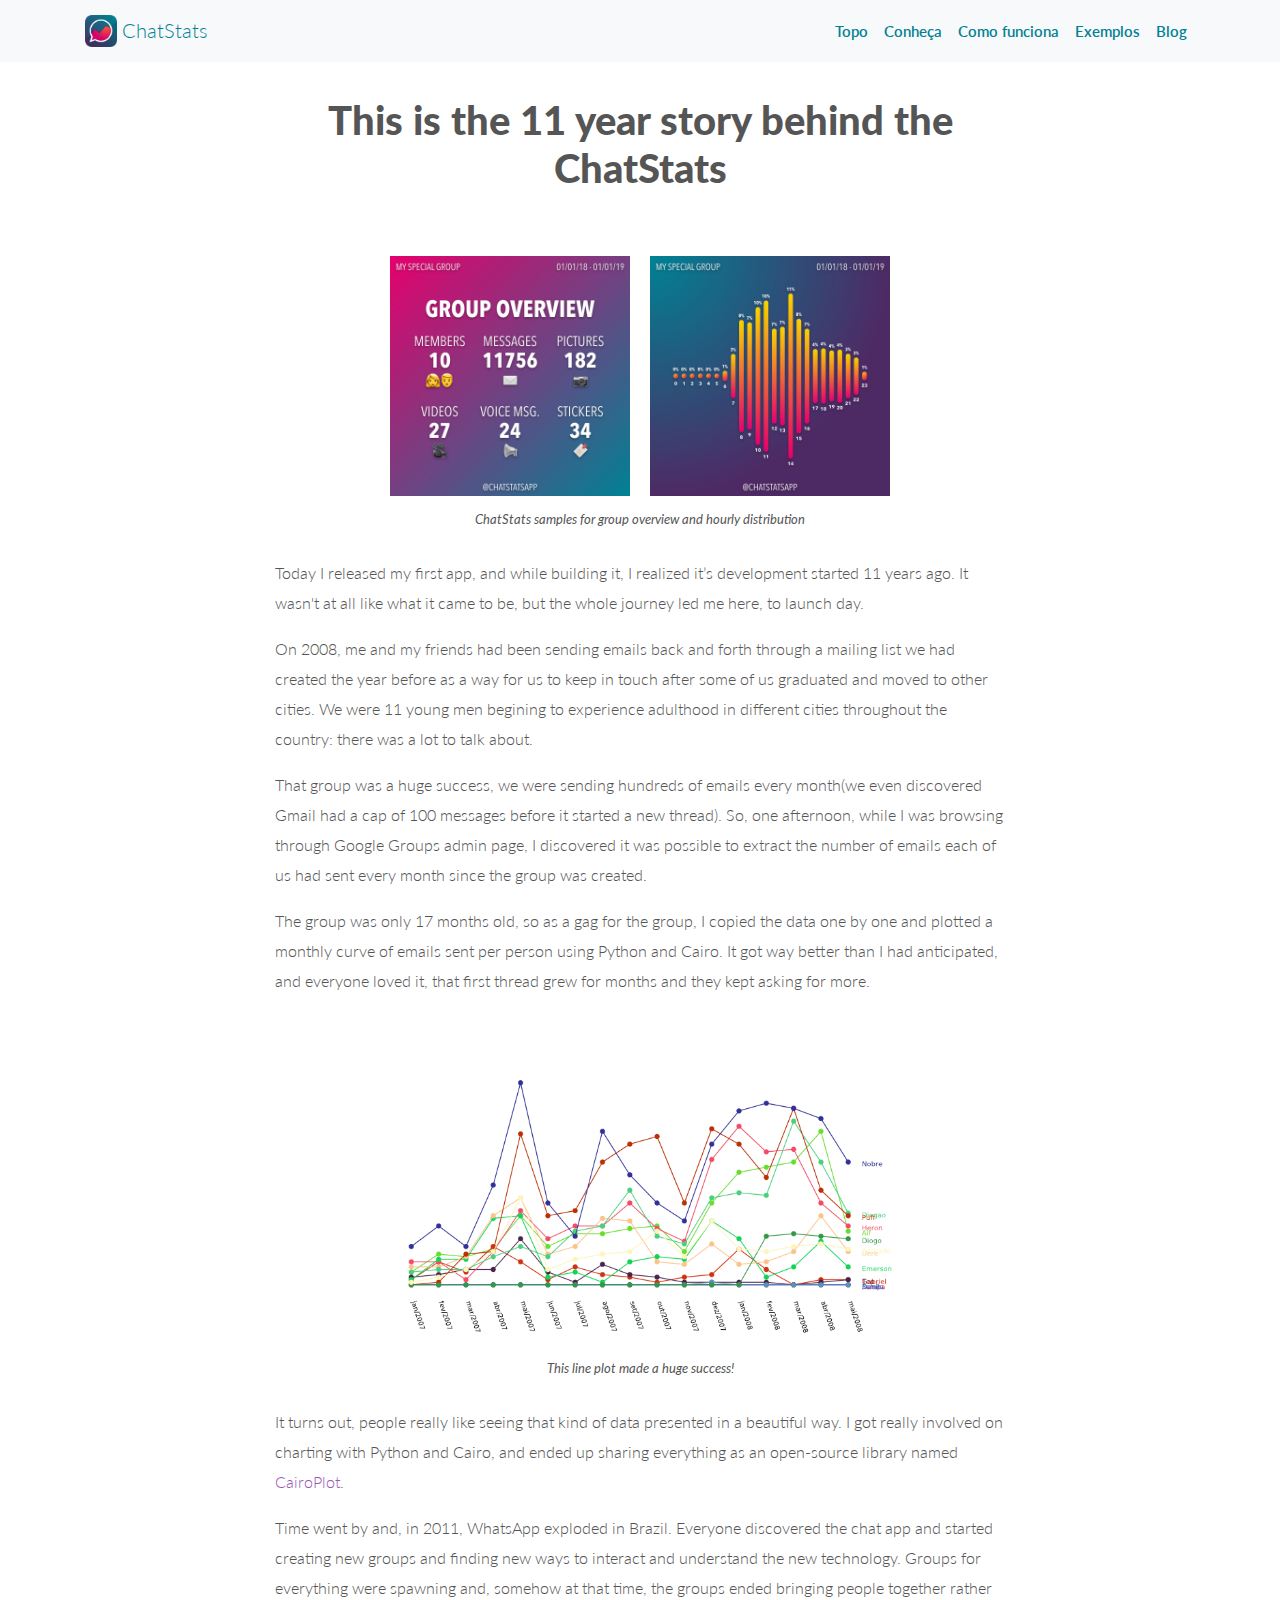
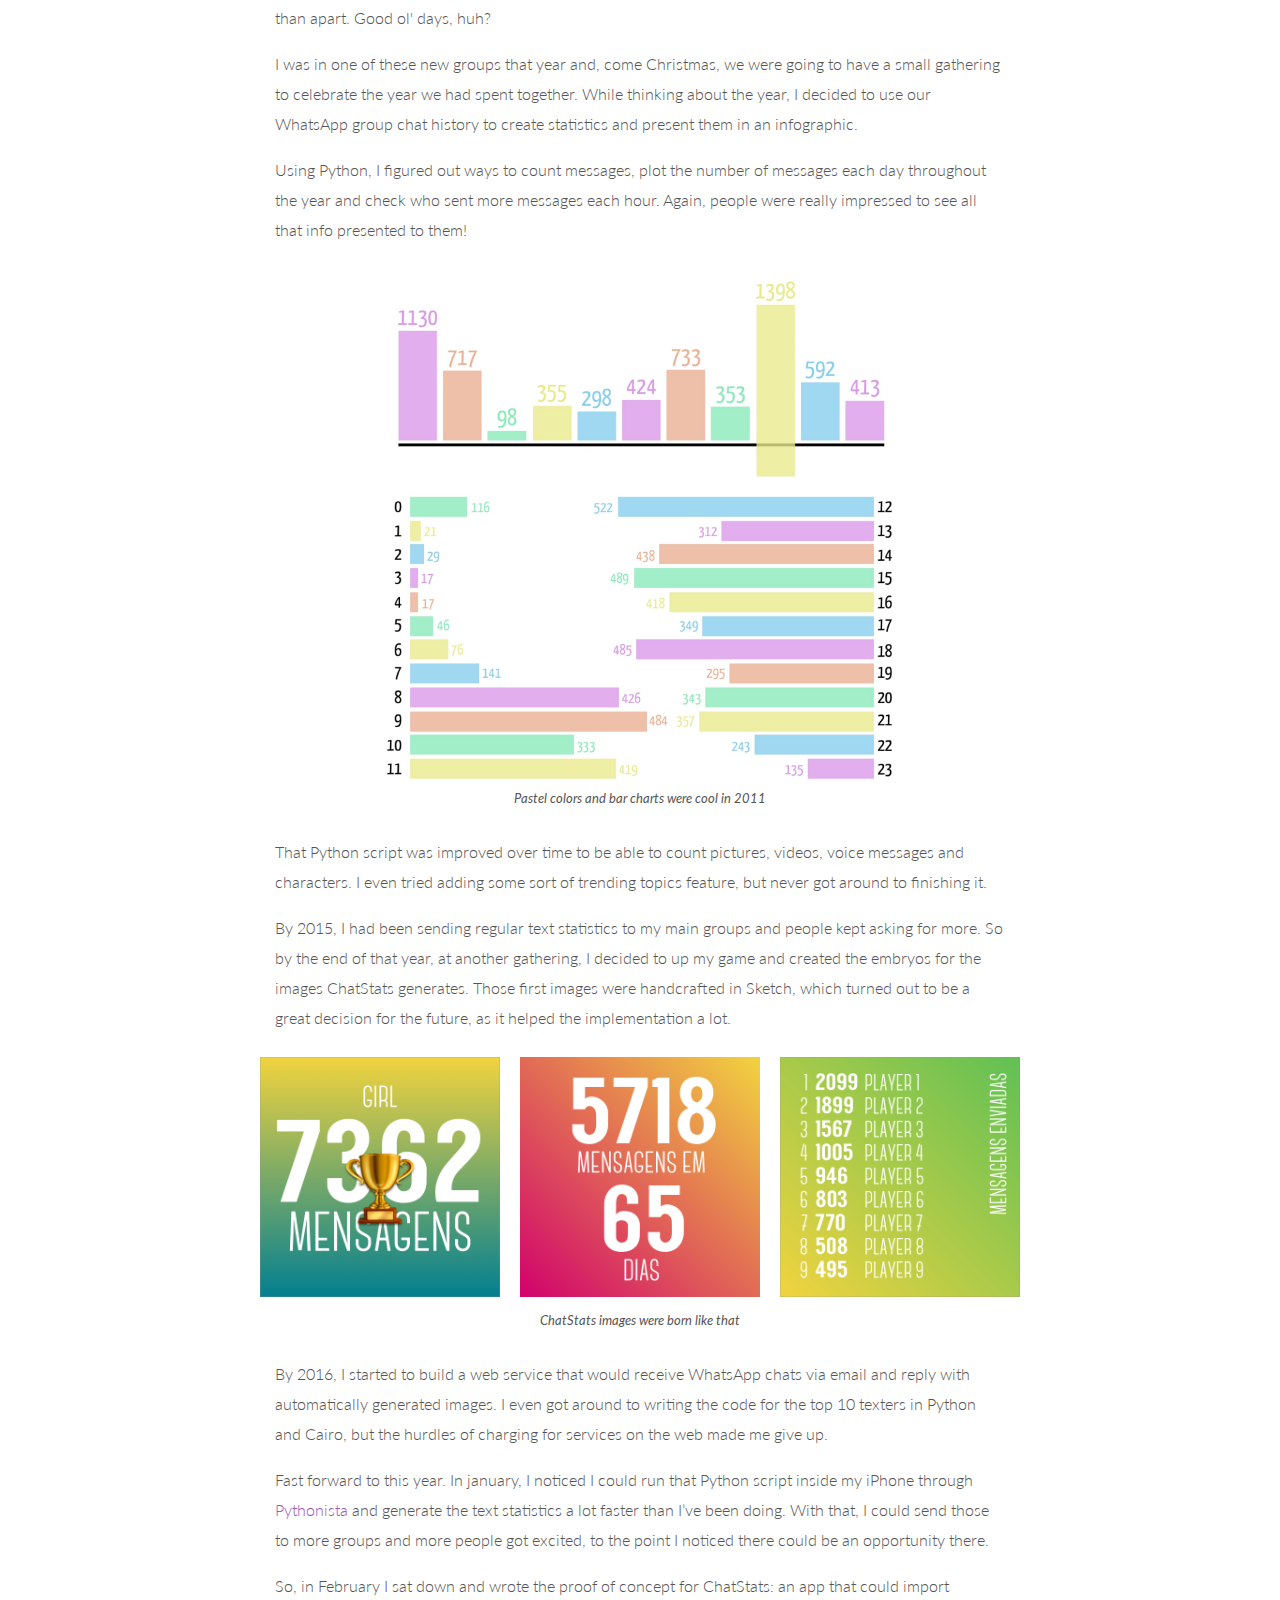
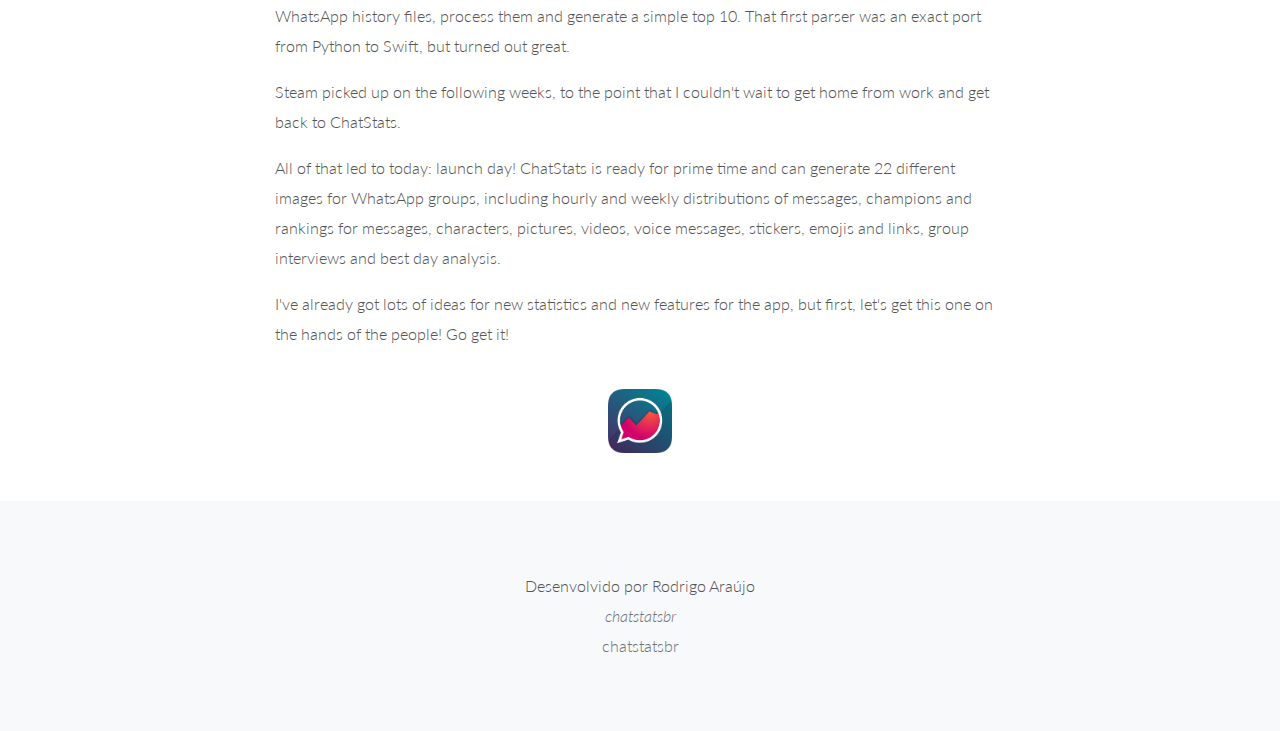
==== blog-en.html @ 75d1f246 "Adding blog" ====
<!doctype html>
<html lang="en">
    <head>
        <!-- Required meta tags -->
        <meta charset="utf-8">
        <meta name="viewport" content="width=device-width, initial-scale=1, shrink-to-fit=no">
 
        <title>ChatStats – Crie estatísticas dos seus grupos de WhatsApp</title>
 
        <!-- CSS -->
        <link href="https://fonts.googleapis.com/css?family=Lato:400,900" rel="stylesheet">
        <link rel="stylesheet" href="https://maxcdn.bootstrapcdn.com/bootstrap/4.0.0/css/bootstrap.min.css" integrity="sha384-Gn5384xqQ1aoWXA+058RXPxPg6fy4IWvTNh0E263XmFcJlSAwiGgFAW/dAiS6JXm" crossorigin="anonymous">
        <link rel="stylesheet" href="https://use.fontawesome.com/releases/v5.8.2/css/all.css" integrity="sha384-oS3vJWv+0UjzBfQzYUhtDYW+Pj2yciDJxpsK1OYPAYjqT085Qq/1cq5FLXAZQ7Ay" crossorigin="anonymous">
        <link rel="stylesheet" href="assets/css/styles.css">
        
        <!-- Favicon and touch icons -->
        <link rel="apple-touch-icon" sizes="180x180" href="assets/ico/apple-touch-icon.png">
        <link rel="icon" type="image/png" sizes="32x32" href="assets/ico/favicon-32x32.png">
        <link rel="icon" type="image/png" sizes="16x16" href="assets/ico/favicon-16x16.png">
        <link rel="manifest" href="assets/ico/site.webmanifest">
        <link rel="mask-icon" href="assets/ico/safari-pinned-tab.svg" color="#5bbad5">
        <meta name="msapplication-TileColor" content="#da532c">
        <meta name="theme-color" content="#ffffff">
        
    </head>
 
    <body>
        <!-- beginning of the page's code -->

        <!-- Top menu -->
        <nav class="navbar fixed-top navbar-expand-md bg-light navbar-light">
            <div class="container">
                <a class="navbar-brand" href="index.html">
                    <img src="assets/img/logo.png" width="32" height="32" class="d-inline-block align-top" alt="">
                    <span>ChatStats</span>
                </a>
                <button class="navbar-toggler" type="button" data-toggle="collapse" data-target="#navbarNav" aria-controls="navbarNav" aria-expanded="false" aria-label="Toggle navigation">
                    <span class="navbar-toggler-icon"></span>
                </button>
                <div class="collapse navbar-collapse" id="navbarNav">
                    <ul class="navbar-nav ml-auto">
                        <li class="nav-item">
                            <a class="nav-link scroll-link" href="#top-content">Topo</a>
                        </li>
                        <li class="nav-item">
                            <a class="nav-link scroll-link" href="#features">Conheça</a>
                        </li>
                        <li class="nav-item">
                            <a class="nav-link scroll-link" href="#how-it-works">Como funciona</a>
                        </li>
                        <li class="nav-item">
                            <a class="nav-link scroll-link" href="#samples">Exemplos</a>
                        </li>
                        <li class="nav-item">
                            <a class="nav-link scroll-link" href="blog-en.html">Blog</a>
                        </li>
                    </ul>
                </div>
            </div>
        </nav>
 
        <!-- Top content -->
        <div id="main-content">
            <div class="container my-4 py-4">
                <div class="row py-4 my-4">
                    <div class="col-2 col-md-0"></div> 
                    <div class="col-12 col-md-8">
                        <h1>This is the 11 year story behind the ChatStats</h1>
                    </div>
                </div>

                <div class="row">
                    <div class="col-12">
                        <img src="assets/img/samples/1_overview.jpg" class="img-fluid rounded p-2" width="256" alt="">
                        <img src="assets/img/samples/5_hourly.jpg" class="img-fluid rounded p-2" width="256" alt="">
                        <div class="small mb-4"><i>ChatStats samples for group overview and hourly distribution</i></div>
                    </div>
                </div>
    
                <div class="row">
                    <div class="col-2 col-md-0"></div> 
                    <div class="col-12 col-md-8">
                        <p class="text-left">Today I released my first app, and while building it, I realized it’s development started 11 years ago. It wasn't at all like what it came to be, but the whole journey led me here, to launch day.</p>
                        
                        <p class="text-left">On 2008, me and my friends had been sending emails back and forth through a mailing list we had created the year before as a way for us to keep in touch after some of us graduated and moved to other cities. We were 11 young men begining to experience adulthood in different cities throughout the country: there was a lot to talk about.</p>
                        
                        <p class="text-left">That group was a huge success, we were sending hundreds of emails every month(we even discovered Gmail had a cap of 100 messages before it started a new thread). So, one afternoon, while I was browsing through Google Groups admin page, I discovered it was possible to extract the number of emails each of us had sent every month since the group was created.</p>
                        
                        <p class="text-left">The group was only 17 months old, so as a gag for the group, I copied the data one by one and plotted a monthly curve of emails sent per person using Python and Cairo. It got way better than I had anticipated, and everyone loved it, that first thread grew for months and they kept asking for more.</p>
                        
                        <img src="assets/img/blog/1_resenhas.png" class="img-fluid rounded" width="512" alt="">
                        
                        <div class="small mb-4"><i>This line plot made a huge success!</i></div>
                        
                        <p class="text-left">It turns out, people really like seeing that kind of data presented in a beautiful way. I got really involved on charting with Python and Cairo, and ended up sharing everything as an open-source library named <a href="https://github.com/rodrigoaraujo01/cairoplot">CairoPlot</a>.</p>

                        <p class="text-left">Time went by and, in 2011, WhatsApp exploded in Brazil. Everyone discovered the chat app and started creating new groups and finding new ways to interact and understand the new technology. Groups for everything were spawning and, somehow at that time, the groups ended bringing people together rather than apart. Good ol' days, huh?</p>

                        <p class="text-left">I was in one of these new groups that year and, come Christmas, we were going to have a small gathering to celebrate the year we had spent together. While thinking about the year, I decided to use our WhatsApp group chat history to create statistics and present them in an infographic.</p>
                        
                        <p class="text-left">Using Python, I figured out ways to count messages, plot the number of messages each day throughout the year and check who sent more messages each hour. Again, people were really impressed to see all that info presented to them!</p>

                        <img src="assets/img/blog/2_caravana.jpg" class="img-fluid rounded" width="512" alt="">
                        
                        <img src="assets/img/blog/3_caravana.jpg" class="img-fluid rounded" width="512" alt="">
                        
                        <div class="small mb-4"><i>Pastel colors and bar charts were cool in 2011</i></div>

                        <p class="text-left">That Python script was improved over time to be able to count pictures, videos, voice messages and characters. I even tried adding some sort of trending topics feature, but never got around to finishing it.</p>

                        <p class="text-left">By 2015, I had been sending regular text statistics to my main groups and people kept asking for more. So by the end of that year, at another gathering, I decided to up my game and created the embryos for the images ChatStats generates. Those first images were handcrafted in Sketch, which turned out to be a great decision for the future, as it helped the implementation a lot.</p>
                    </div>
                </div>

                <div class="row">
                    <div class="col-12">
                        <img src="assets/img/blog/4_sala.png" class="img-fluid rounded p-2" width="256" alt="">
                        <img src="assets/img/blog/5_sala.png" class="img-fluid rounded p-2" width="256" alt="">
                        <img src="assets/img/blog/6_confra.png" class="img-fluid rounded p-2" width="256" alt="">
                        <div class="small mb-4"><i>ChatStats images were born like that</i></div>
                    </div>
                </div>

                <div class="row">
                    <div class="col-2 col-md-0"></div> 
                    <div class="col-12 col-md-8">
    
                        <p class="text-left">By 2016, I started to build a web service that would receive WhatsApp chats via email and reply with automatically generated images. I even got around to writing the code for the top 10 texters in Python and Cairo, but the hurdles of charging for services on the web made me give up.</p>

                        <p class="text-left">Fast forward to this year. In january, I noticed I could run that Python script inside my iPhone through <a href="http://omz-software.com/pythonista/">Pythonista</a> and generate the text statistics a lot faster than I’ve been doing. With that, I could send those to more groups and more people got excited, to the point I noticed there could be an opportunity there.</p>

                        <p class="text-left">So, in February I sat down and wrote the proof of concept for ChatStats: an app that could import WhatsApp history files, process them and generate a simple top 10. That first parser was an exact port from Python to Swift, but turned out great.</p>

                        <p class="text-left">Steam picked up on the following weeks, to the point that I couldn't wait to get home from work and get back to ChatStats.</p>

                        <p class="text-left">All of that led to today: launch day! ChatStats is ready for prime time and can generate 22 different images for WhatsApp groups, including hourly and weekly distributions of messages, champions and rankings for messages, characters, pictures, videos, voice messages, stickers, emojis and links, group interviews and best day analysis.</p>

                        <p class="text-left">I've already got lots of ideas for new statistics and new features for the app, but first, let's get this one on the hands of the people! Go get it!</p>

                        <img src="assets/img/blog/7_icon.png" class="img-fluid rounded mt-4" width="64" alt="">

                    </div>
                </div>
            </div>            
        </div>

        <!-- Footer -->
        <div id="footer" class="bg-light">
            <div class="container">
                <div class="row">
                    <div class="col">
                        <p class="m-0 p-0">Desenvolvido por Rodrigo Araújo</p>
                        <p class="m-0 p-0">
                            <a href="https://www.instagram.com/chatstatsbr/" class="text-secondary"><i class="fab fa-instagram">chatstatsbr</i></a>
                        </p>
                        <p class="m-0 p-0">
                            <a href="https://twitter.com/chatstatsbr" class="text-secondary"><i class="fab fa-twitter"></i>chatstatsbr</a>
                        </p>
                    </div>
                </div>
            </div>
        </div>

        <!-- Javascript -->
        <script src="assets/js/jquery-3.2.1.min.js"></script>
        <script src="assets/js/jquery-migrate-3.0.0.min.js"></script>
        <!-- <script src="https://cdnjs.cloudflare.com/ajax/libs/popper.js/1.12.9/umd/popper.min.js" integrity="sha384-ApNbgh9B+Y1QKtv3Rn7W3mgPxhU9K/ScQsAP7hUibX39j7fakFPskvXusvfa0b4Q" crossorigin="anonymous"></script> -->
        <script src="https://maxcdn.bootstrapcdn.com/bootstrap/4.0.0/js/bootstrap.min.js" integrity="sha384-JZR6Spejh4U02d8jOt6vLEHfe/JQGiRRSQQxSfFWpi1MquVdAyjUar5+76PVCmYl" crossorigin="anonymous"></script>
        <!-- <script src="assets/js/jquery.backstretch.min.js"></script> -->
        <!-- <script src="assets/js/wow.min.js"></script> -->
        <!-- <script src="assets/js/retina-1.1.0.min.js"></script> -->
        <!-- <script src="assets/js/waypoints.min.js"></script> -->
        <script src="assets/js/scripts.js"></script>
    </body>
</html>
---- assets/css/styles.css ----
body {
    font-family: "Lato", "Helvetica Neue", "Helvetica", sans-serif;
    font-size: 16px;
    font-weight: 300;
    color: #555;
    line-height: 30px;
    text-align: center;
}
 
strong { font-weight: 600; }
 
a, a:hover, a:focus {
    color: #9b59b6;
    text-decoration: none;
    transition: all .3s;
}
 
h1, h2 {
    font-weight: 900;
}
 
/***** Top menu *****/
 
.navbar {
    /* background: #fff; */
    -o-transition: all .6s;
    -moz-transition: all .6s;
    -webkit-transition: all .6s;
    -ms-transition: all .6s;
    transition: all .6s;
    backface-visibility: hidden;
}
 
.navbar-light .navbar-nav {
    font-size: 15px;
    color: #008294;
    font-weight: 600;
}
 
.navbar-light .navbar-nav .nav-link {
    color: #008294;
    border: 0;
}
 
.navbar-light .navbar-nav .nav-link:hover {
    color: #6EB8C2;
}
 
.navbar-light .navbar-nav .nav-link:focus {
    color: #6EB8C2;
    outline: 0;
}
  
.navbar-light .navbar-brand {
    color: #008294;
}

/***** Top content *****/
 
.top-content {
    padding: 100px 0 50px 0;
    background: rgb(248,212,0);
    background: -moz-linear-gradient(315deg, rgba(248,212,0,1) 15%, rgba(121,170,76,1) 50%, rgba(0,130,148,1) 85%);
    background: -webkit-linear-gradient(315deg, rgba(248,212,0,1) 15%, rgba(121,170,76,1) 50%, rgba(0,130,148,1) 85%);
    background: linear-gradient(315deg, rgba(248,212,0,1) 15%, rgba(121,170,76,1) 50%, rgba(0,130,148,1) 85%);
    filter: progid:DXImageTransform.Microsoft.gradient(startColorstr="#f8d400",endColorstr="#008294",GradientType=1);
}
 
.top-content  h1{
    color: #fff;
}
.top-content {
    color: #fff;
}

#features, #how-it-works, #samples, #footer {
    padding: 70px 0;
}
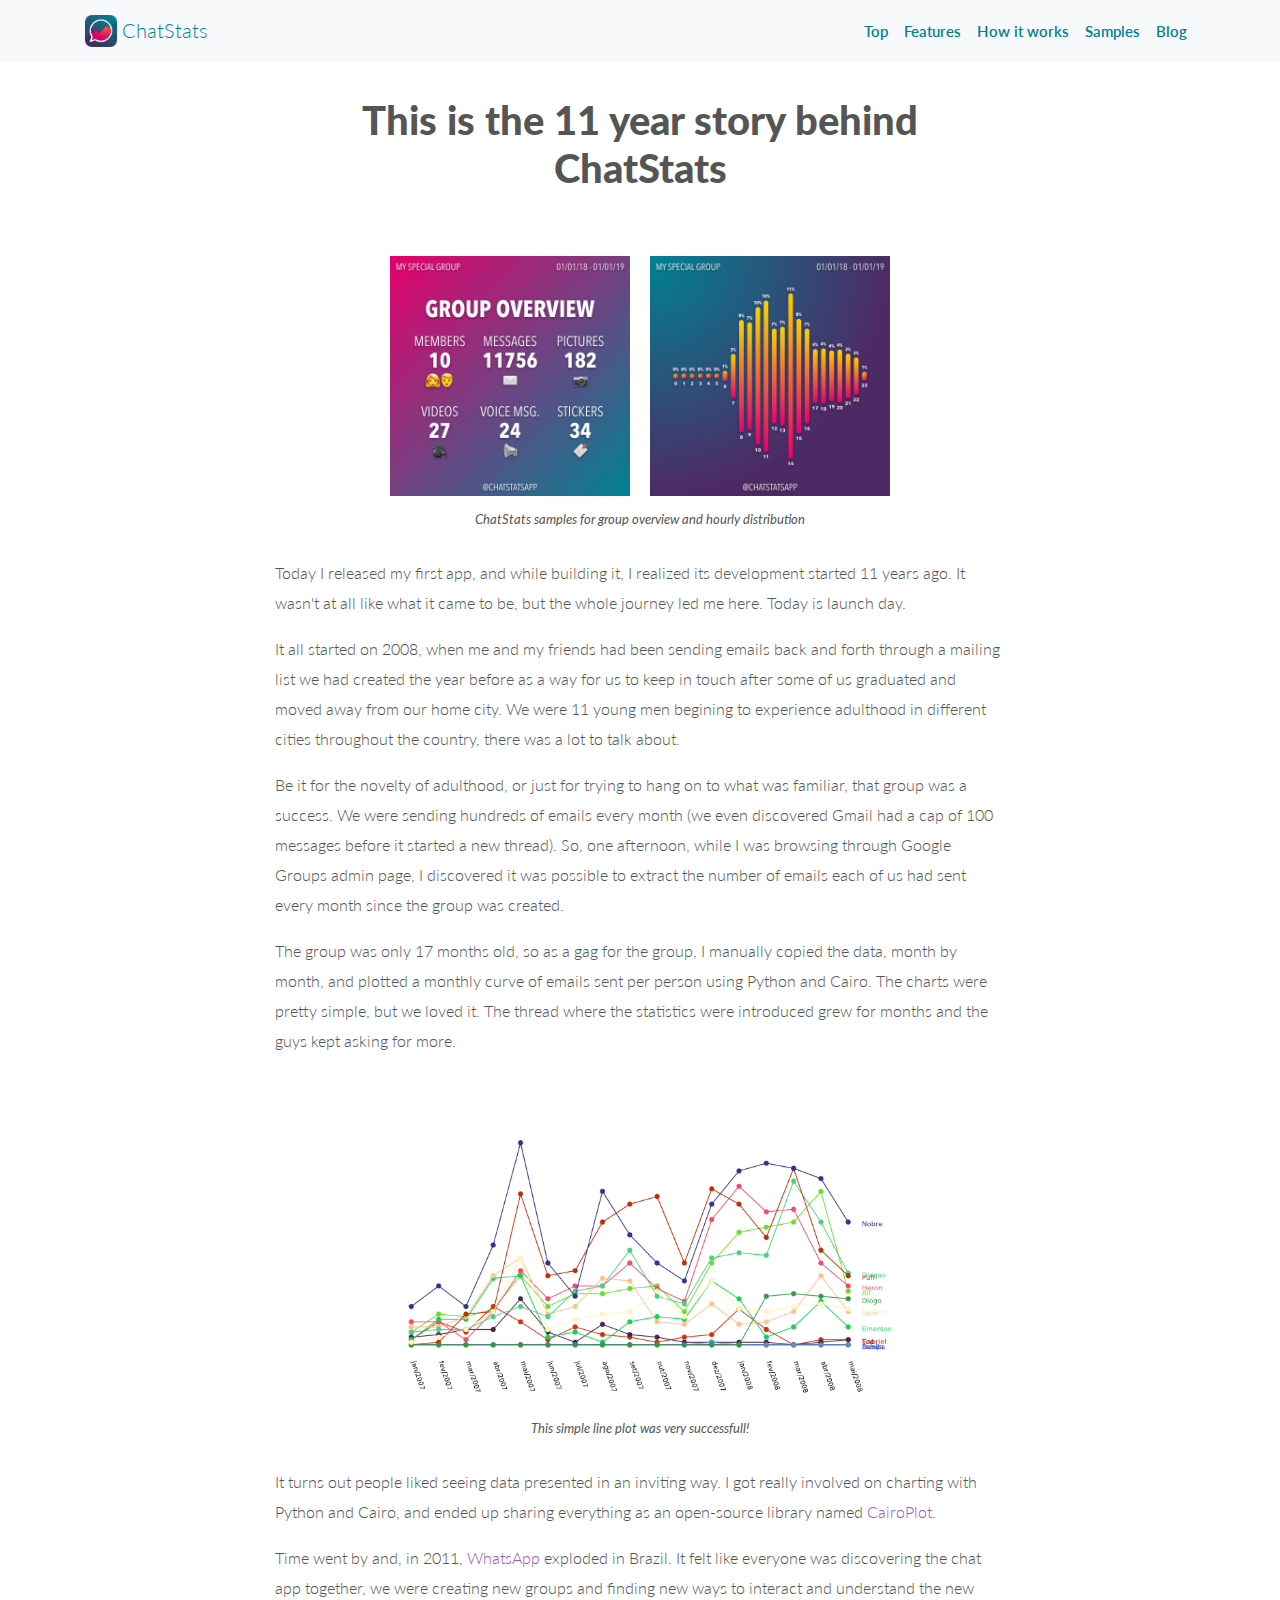
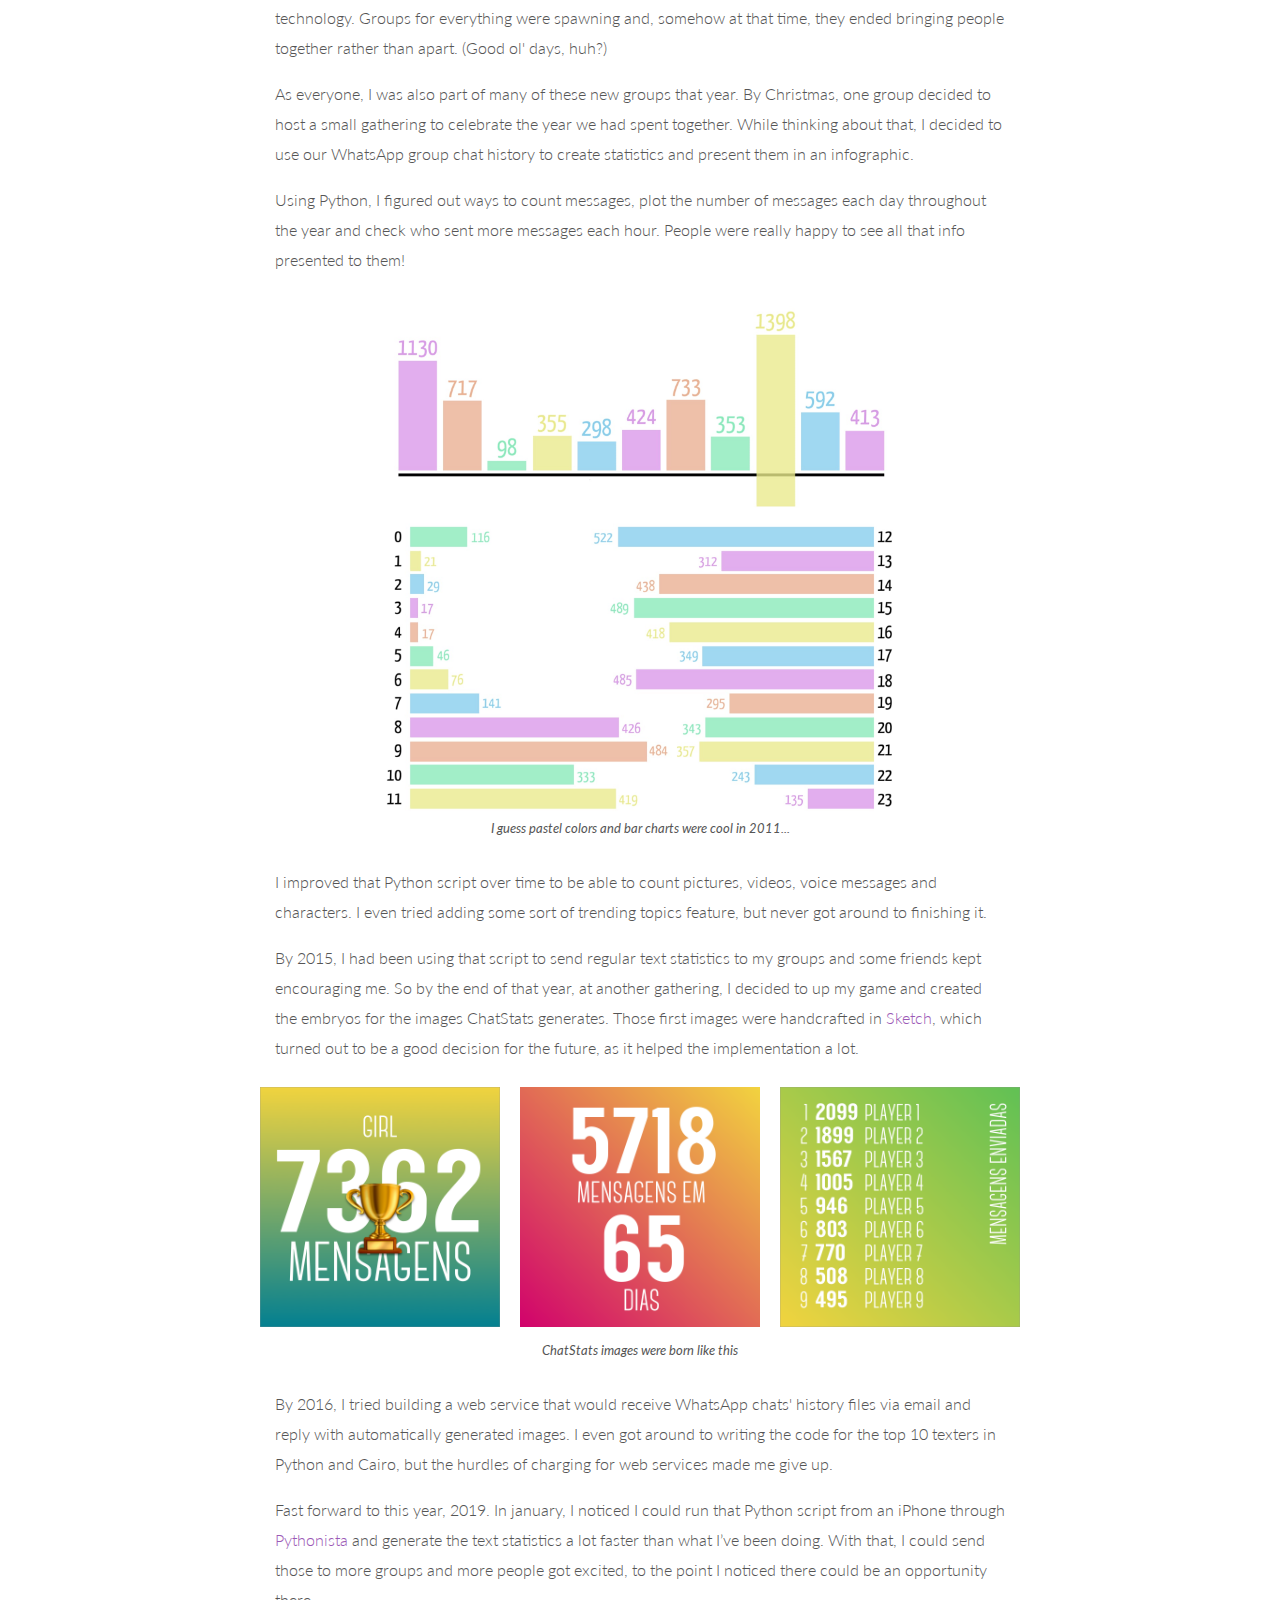
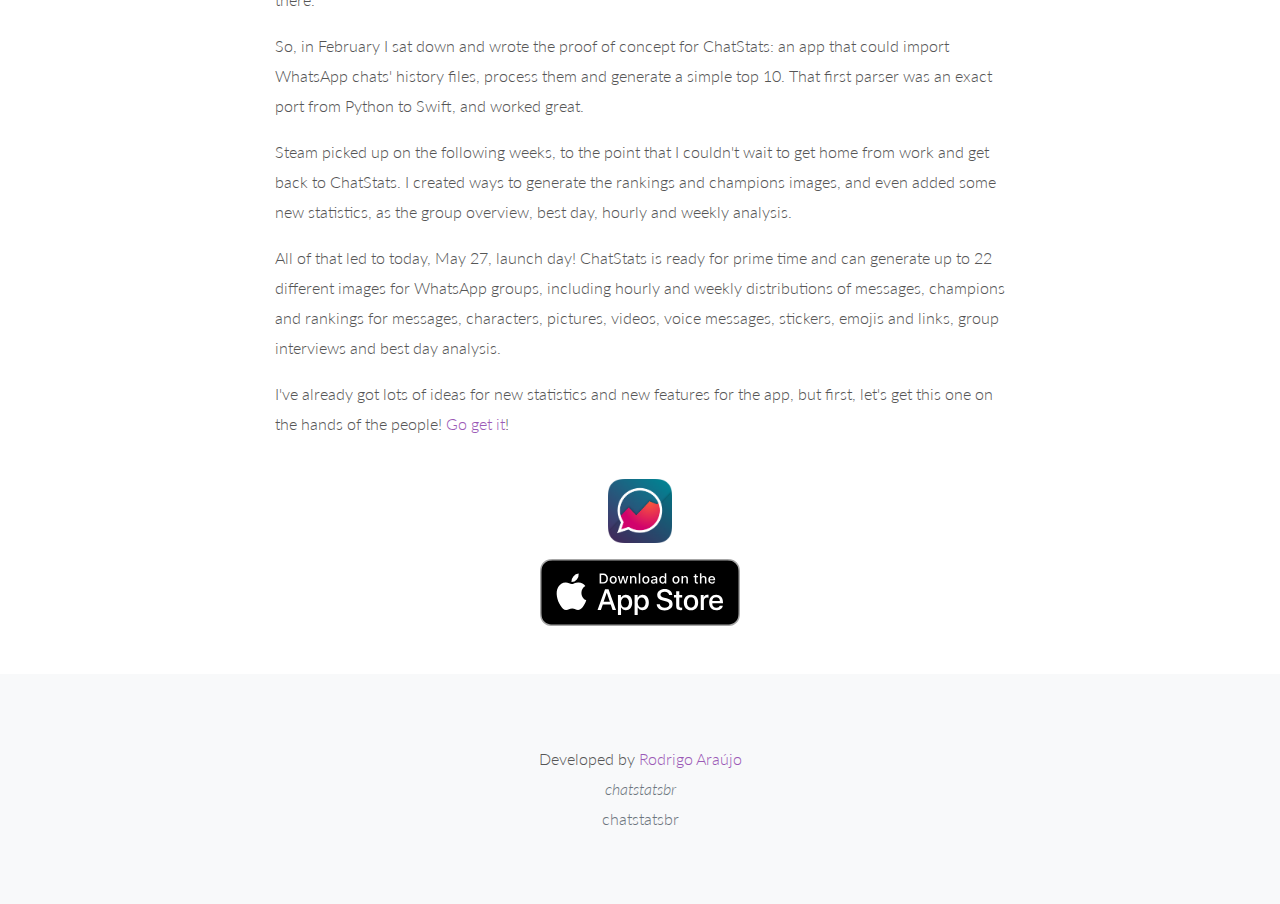
==== commit 48771a23: "Fixing footer and blog post" ====
--- a/blog-en.html
+++ b/blog-en.html
@@ -40,16 +40,16 @@
                 <div class="collapse navbar-collapse" id="navbarNav">
                     <ul class="navbar-nav ml-auto">
                         <li class="nav-item">
-                            <a class="nav-link scroll-link" href="#top-content">Topo</a>
+                            <a class="nav-link scroll-link" href="index.html#top-content">Top</a>
                         </li>
                         <li class="nav-item">
-                            <a class="nav-link scroll-link" href="#features">Conheça</a>
+                            <a class="nav-link scroll-link" href="index.html#features">Features</a>
                         </li>
                         <li class="nav-item">
-                            <a class="nav-link scroll-link" href="#how-it-works">Como funciona</a>
+                            <a class="nav-link scroll-link" href="index.html#how-it-works">How it works</a>
                         </li>
                         <li class="nav-item">
-                            <a class="nav-link scroll-link" href="#samples">Exemplos</a>
+                            <a class="nav-link scroll-link" href="index.html#samples">Samples</a>
                         </li>
                         <li class="nav-item">
                             <a class="nav-link scroll-link" href="blog-en.html">Blog</a>
@@ -65,7 +65,7 @@
                 <div class="row py-4 my-4">
                     <div class="col-2 col-md-0"></div> 
                     <div class="col-12 col-md-8">
-                        <h1>This is the 11 year story behind the ChatStats</h1>
+                        <h1>This is the 11 year story behind ChatStats</h1>
                     </div>
                 </div>
 
@@ -80,35 +80,35 @@
                 <div class="row">
                     <div class="col-2 col-md-0"></div> 
                     <div class="col-12 col-md-8">
-                        <p class="text-left">Today I released my first app, and while building it, I realized it’s development started 11 years ago. It wasn't at all like what it came to be, but the whole journey led me here, to launch day.</p>
+                        <p class="text-left">Today I released my first app, and while building it, I realized its development started 11 years ago. It wasn't at all like what it came to be, but the whole journey led me here. Today is launch day.</p>
                         
-                        <p class="text-left">On 2008, me and my friends had been sending emails back and forth through a mailing list we had created the year before as a way for us to keep in touch after some of us graduated and moved to other cities. We were 11 young men begining to experience adulthood in different cities throughout the country: there was a lot to talk about.</p>
+                        <p class="text-left">It all started on 2008, when me and my friends had been sending emails back and forth through a mailing list we had created the year before as a way for us to keep in touch after some of us graduated and moved away from our home city. We were 11 young men begining to experience adulthood in different cities throughout the country, there was a lot to talk about.</p>
                         
-                        <p class="text-left">That group was a huge success, we were sending hundreds of emails every month(we even discovered Gmail had a cap of 100 messages before it started a new thread). So, one afternoon, while I was browsing through Google Groups admin page, I discovered it was possible to extract the number of emails each of us had sent every month since the group was created.</p>
+                        <p class="text-left">Be it for the novelty of adulthood, or just for trying to hang on to what was familiar, that group was a success. We were sending hundreds of emails every month (we even discovered Gmail had a cap of 100 messages before it started a new thread). So, one afternoon, while I was browsing through Google Groups admin page, I discovered it was possible to extract the number of emails each of us had sent every month since the group was created.</p>
                         
-                        <p class="text-left">The group was only 17 months old, so as a gag for the group, I copied the data one by one and plotted a monthly curve of emails sent per person using Python and Cairo. It got way better than I had anticipated, and everyone loved it, that first thread grew for months and they kept asking for more.</p>
+                        <p class="text-left">The group was only 17 months old, so as a gag for the group, I manually copied the data, month by month, and plotted a monthly curve of emails sent per person using Python and Cairo. The charts were pretty simple, but we loved it. The thread where the statistics were introduced grew for months and the guys kept asking for more.</p>
                         
                         <img src="assets/img/blog/1_resenhas.png" class="img-fluid rounded" width="512" alt="">
                         
-                        <div class="small mb-4"><i>This line plot made a huge success!</i></div>
+                        <div class="small mb-4"><i>This simple line plot was very successfull!</i></div>
                         
-                        <p class="text-left">It turns out, people really like seeing that kind of data presented in a beautiful way. I got really involved on charting with Python and Cairo, and ended up sharing everything as an open-source library named <a href="https://github.com/rodrigoaraujo01/cairoplot">CairoPlot</a>.</p>
+                        <p class="text-left">It turns out people liked seeing data presented in an inviting way. I got really involved on charting with Python and Cairo, and ended up sharing everything as an open-source library named <a href="https://github.com/rodrigoaraujo01/cairoplot">CairoPlot</a>.</p>
 
-                        <p class="text-left">Time went by and, in 2011, WhatsApp exploded in Brazil. Everyone discovered the chat app and started creating new groups and finding new ways to interact and understand the new technology. Groups for everything were spawning and, somehow at that time, the groups ended bringing people together rather than apart. Good ol' days, huh?</p>
+                        <p class="text-left">Time went by and, in 2011, <a href="https://www.whatsapp.com">WhatsApp</a> exploded in Brazil. It felt like everyone was discovering the chat app together, we were creating new groups and finding new ways to interact and understand the new technology. Groups for everything were spawning and, somehow at that time, they ended bringing people together rather than apart. (Good ol' days, huh?)</p>
 
-                        <p class="text-left">I was in one of these new groups that year and, come Christmas, we were going to have a small gathering to celebrate the year we had spent together. While thinking about the year, I decided to use our WhatsApp group chat history to create statistics and present them in an infographic.</p>
+                        <p class="text-left">As everyone, I was also part of many of these new groups that year. By Christmas, one group decided to host a small gathering to celebrate the year we had spent together. While thinking about that, I decided to use our WhatsApp group chat history to create statistics and present them in an infographic.</p>
                         
-                        <p class="text-left">Using Python, I figured out ways to count messages, plot the number of messages each day throughout the year and check who sent more messages each hour. Again, people were really impressed to see all that info presented to them!</p>
+                        <p class="text-left">Using Python, I figured out ways to count messages, plot the number of messages each day throughout the year and check who sent more messages each hour. People were really happy to see all that info presented to them!</p>
 
                         <img src="assets/img/blog/2_caravana.jpg" class="img-fluid rounded" width="512" alt="">
                         
                         <img src="assets/img/blog/3_caravana.jpg" class="img-fluid rounded" width="512" alt="">
                         
-                        <div class="small mb-4"><i>Pastel colors and bar charts were cool in 2011</i></div>
+                        <div class="small mb-4"><i>I guess pastel colors and bar charts were cool in 2011...</i></div>
 
-                        <p class="text-left">That Python script was improved over time to be able to count pictures, videos, voice messages and characters. I even tried adding some sort of trending topics feature, but never got around to finishing it.</p>
+                        <p class="text-left">I improved that Python script over time to be able to count pictures, videos, voice messages and characters. I even tried adding some sort of trending topics feature, but never got around to finishing it.</p>
 
-                        <p class="text-left">By 2015, I had been sending regular text statistics to my main groups and people kept asking for more. So by the end of that year, at another gathering, I decided to up my game and created the embryos for the images ChatStats generates. Those first images were handcrafted in Sketch, which turned out to be a great decision for the future, as it helped the implementation a lot.</p>
+                        <p class="text-left">By 2015, I had been using that script to send regular text statistics to my groups and some friends kept encouraging me. So by the end of that year, at another gathering, I decided to up my game and created the embryos for the images ChatStats generates. Those first images were handcrafted in <a href="https://www.sketch.com">Sketch</a>, which turned out to be a good decision for the future, as it helped the implementation a lot.</p>
                     </div>
                 </div>
 
@@ -117,7 +117,7 @@
                         <img src="assets/img/blog/4_sala.png" class="img-fluid rounded p-2" width="256" alt="">
                         <img src="assets/img/blog/5_sala.png" class="img-fluid rounded p-2" width="256" alt="">
                         <img src="assets/img/blog/6_confra.png" class="img-fluid rounded p-2" width="256" alt="">
-                        <div class="small mb-4"><i>ChatStats images were born like that</i></div>
+                        <div class="small mb-4"><i>ChatStats images were born like this</i></div>
                     </div>
                 </div>
 
@@ -125,20 +125,23 @@
                     <div class="col-2 col-md-0"></div> 
                     <div class="col-12 col-md-8">
     
-                        <p class="text-left">By 2016, I started to build a web service that would receive WhatsApp chats via email and reply with automatically generated images. I even got around to writing the code for the top 10 texters in Python and Cairo, but the hurdles of charging for services on the web made me give up.</p>
+                        <p class="text-left">By 2016, I tried building a web service that would receive WhatsApp chats' history files via email and reply with automatically generated images. I even got around to writing the code for the top 10 texters in Python and Cairo, but the hurdles of charging for web services made me give up.</p>
 
-                        <p class="text-left">Fast forward to this year. In january, I noticed I could run that Python script inside my iPhone through <a href="http://omz-software.com/pythonista/">Pythonista</a> and generate the text statistics a lot faster than I’ve been doing. With that, I could send those to more groups and more people got excited, to the point I noticed there could be an opportunity there.</p>
+                        <p class="text-left">Fast forward to this year, 2019. In january, I noticed I could run that Python script from an iPhone through <a href="http://omz-software.com/pythonista/">Pythonista</a> and generate the text statistics a lot faster than what I’ve been doing. With that, I could send those to more groups and more people got excited, to the point I noticed there could be an opportunity there.</p>
+                        
+                        <p class="text-left">So, in February I sat down and wrote the proof of concept for ChatStats: an app that could import WhatsApp chats' history files, process them and generate a simple top 10. That first parser was an exact port from Python to Swift, and worked great.</p>
 
-                        <p class="text-left">So, in February I sat down and wrote the proof of concept for ChatStats: an app that could import WhatsApp history files, process them and generate a simple top 10. That first parser was an exact port from Python to Swift, but turned out great.</p>
+                        <p class="text-left">Steam picked up on the following weeks, to the point that I couldn't wait to get home from work and get back to ChatStats. I created ways to generate the rankings and champions images, and even added some new statistics, as the group overview, best day, hourly and weekly analysis.</p>
 
-                        <p class="text-left">Steam picked up on the following weeks, to the point that I couldn't wait to get home from work and get back to ChatStats.</p>
+                        <p class="text-left">All of that led to today, May 27, launch day! ChatStats is ready for prime time and can generate up to 22 different images for WhatsApp groups, including hourly and weekly distributions of messages, champions and rankings for messages, characters, pictures, videos, voice messages, stickers, emojis and links, group interviews and best day analysis.</p>
 
-                        <p class="text-left">All of that led to today: launch day! ChatStats is ready for prime time and can generate 22 different images for WhatsApp groups, including hourly and weekly distributions of messages, champions and rankings for messages, characters, pictures, videos, voice messages, stickers, emojis and links, group interviews and best day analysis.</p>
+                        <p class="text-left">I've already got lots of ideas for new statistics and new features for the app, but first, let's get this one on the hands of the people! <a href="https://itunes.apple.com/br/app/chatstats/id1460322574?l=en&mt=8">Go get it</a>!</p>
 
-                        <p class="text-left">I've already got lots of ideas for new statistics and new features for the app, but first, let's get this one on the hands of the people! Go get it!</p>
+                        <p><img src="assets/img/blog/7_icon.png" class="img-fluid rounded mt-4" width="64" alt=""></p>
 
-                        <img src="assets/img/blog/7_icon.png" class="img-fluid rounded mt-4" width="64" alt="">
-
+                        <a class="" href="https://itunes.apple.com/br/app/chatstats/id1460322574?l=en&mt=8">
+                            <img src="assets/img/downloadAppStore.svg" width="200" alt="">
+                        </a>
                     </div>
                 </div>
             </div>            
@@ -149,7 +152,7 @@
             <div class="container">
                 <div class="row">
                     <div class="col">
-                        <p class="m-0 p-0">Desenvolvido por Rodrigo Araújo</p>
+                        <p class="m-0 p-0">Developed by <a href="https://twitter.com/rodrigoaraujo">Rodrigo Araújo</a></p>
                         <p class="m-0 p-0">
                             <a href="https://www.instagram.com/chatstatsbr/" class="text-secondary"><i class="fab fa-instagram">chatstatsbr</i></a>
                         </p>
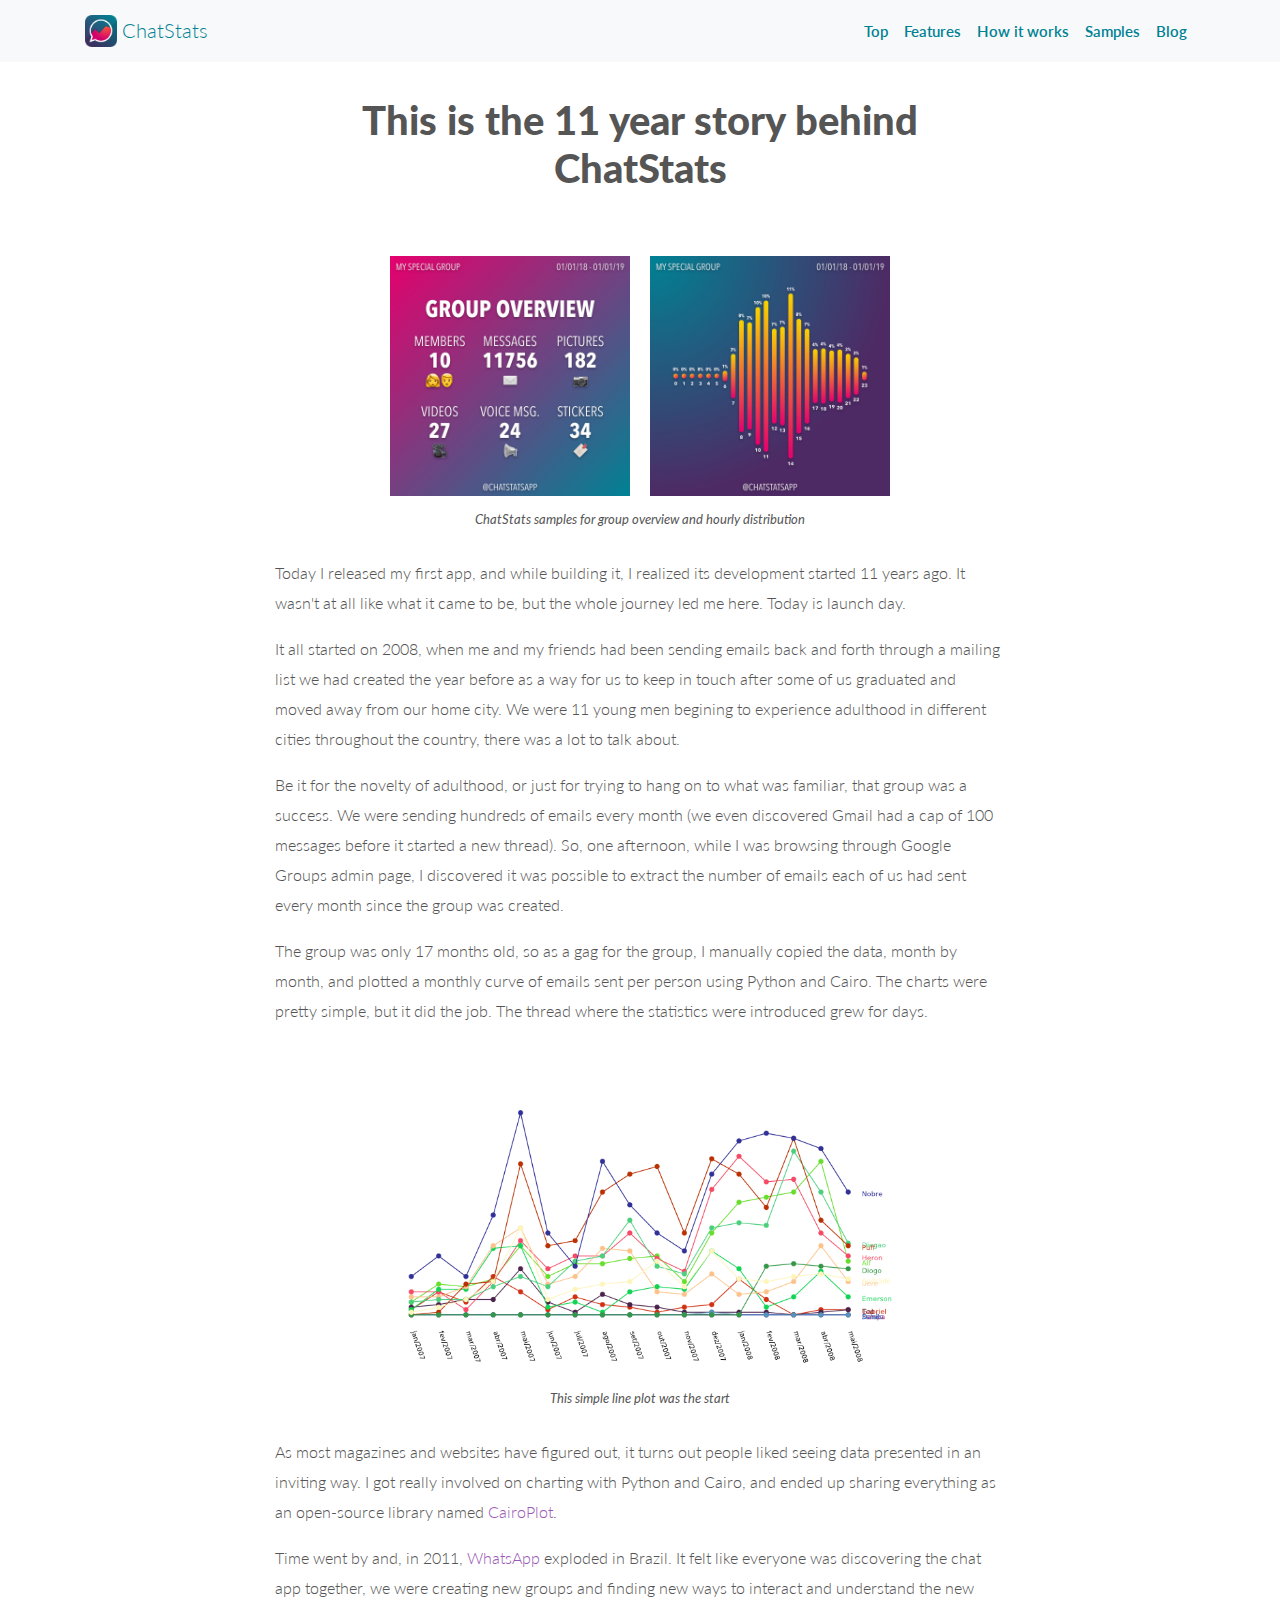
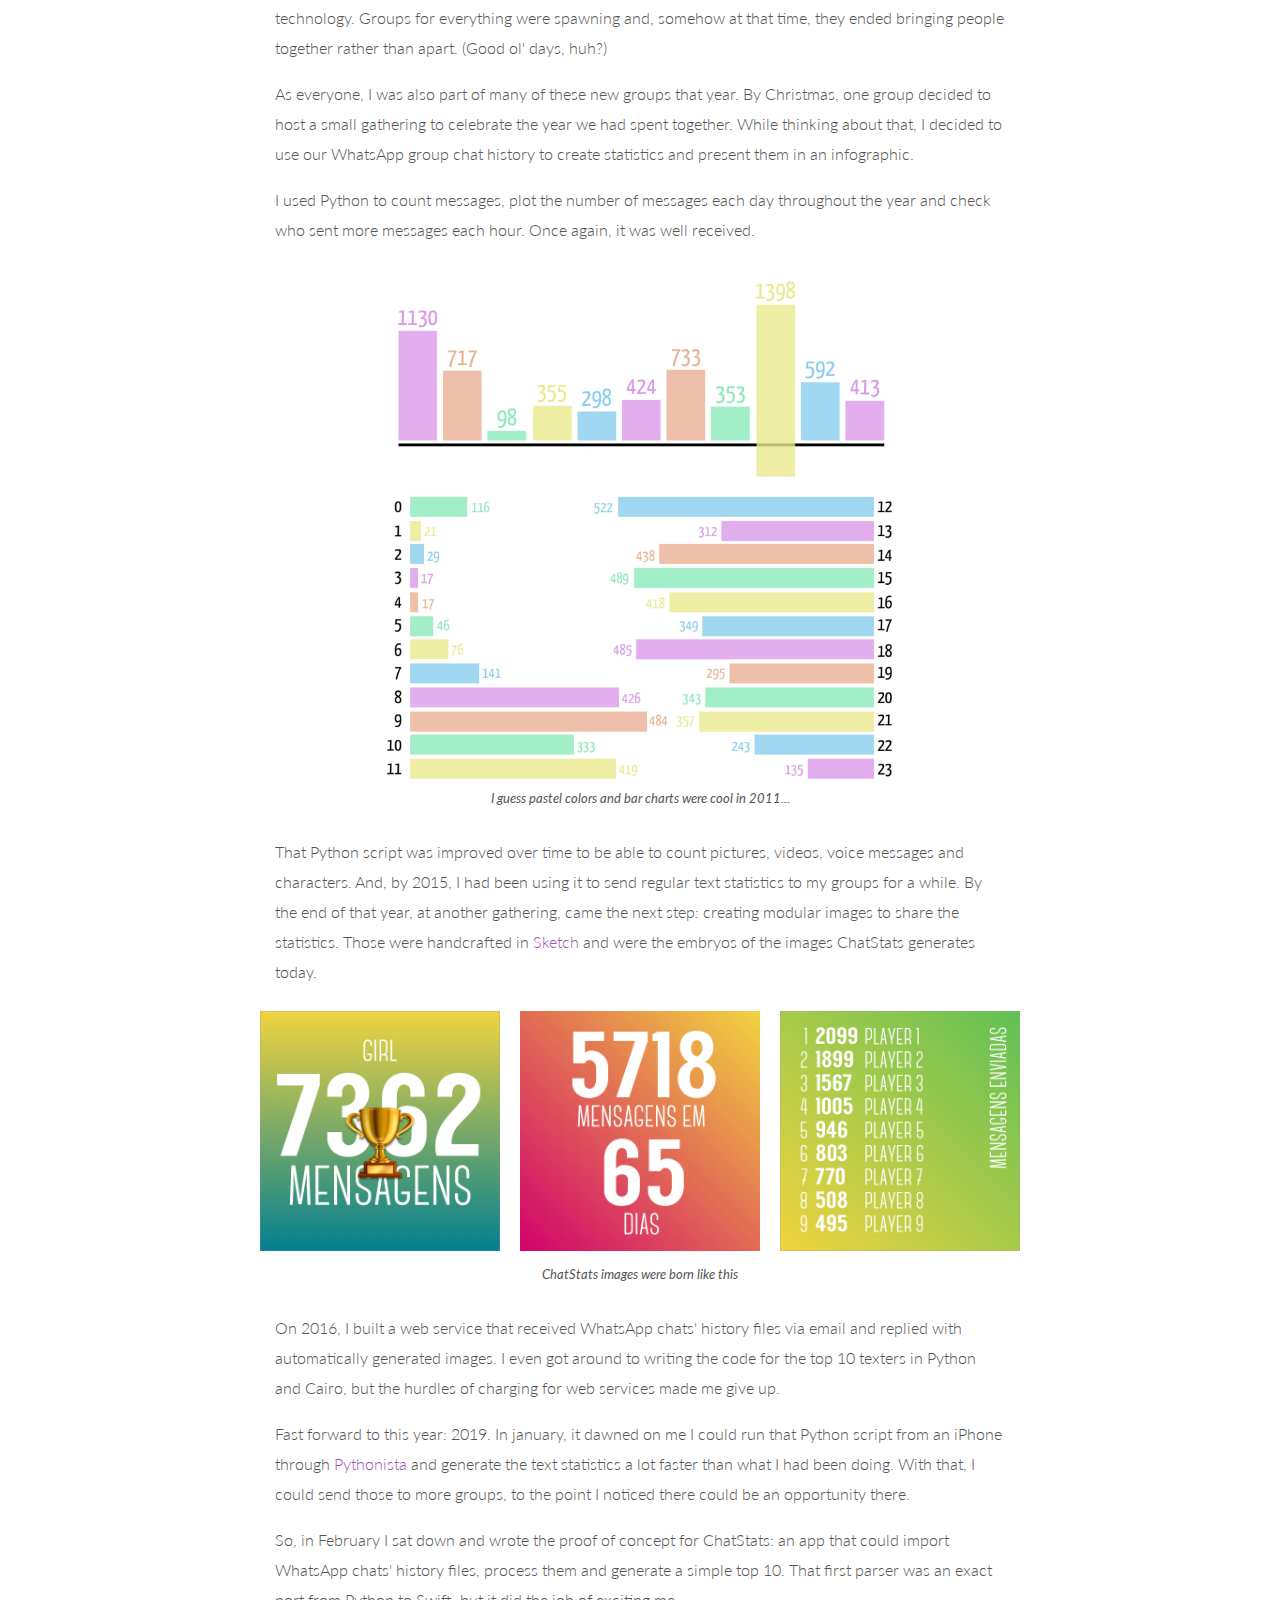
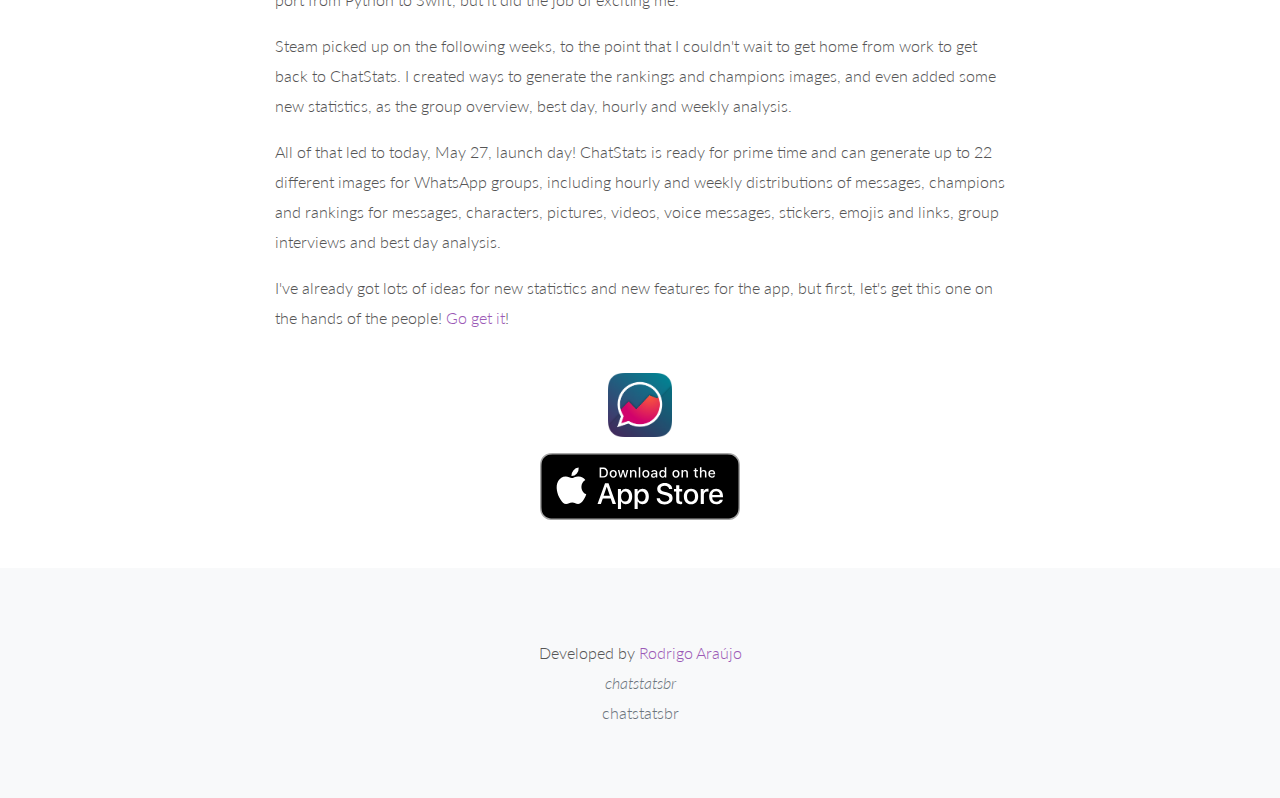
==== commit 8fe7f23c: "Fixing blog post" ====
--- a/blog-en.html
+++ b/blog-en.html
@@ -86,19 +86,19 @@
                         
                         <p class="text-left">Be it for the novelty of adulthood, or just for trying to hang on to what was familiar, that group was a success. We were sending hundreds of emails every month (we even discovered Gmail had a cap of 100 messages before it started a new thread). So, one afternoon, while I was browsing through Google Groups admin page, I discovered it was possible to extract the number of emails each of us had sent every month since the group was created.</p>
                         
-                        <p class="text-left">The group was only 17 months old, so as a gag for the group, I manually copied the data, month by month, and plotted a monthly curve of emails sent per person using Python and Cairo. The charts were pretty simple, but we loved it. The thread where the statistics were introduced grew for months and the guys kept asking for more.</p>
+                        <p class="text-left">The group was only 17 months old, so as a gag for the group, I manually copied the data, month by month, and plotted a monthly curve of emails sent per person using Python and Cairo. The charts were pretty simple, but it did the job. The thread where the statistics were introduced grew for days.</p>
                         
                         <img src="assets/img/blog/1_resenhas.png" class="img-fluid rounded" width="512" alt="">
                         
-                        <div class="small mb-4"><i>This simple line plot was very successfull!</i></div>
+                        <div class="small mb-4"><i>This simple line plot was the start</i></div>
                         
-                        <p class="text-left">It turns out people liked seeing data presented in an inviting way. I got really involved on charting with Python and Cairo, and ended up sharing everything as an open-source library named <a href="https://github.com/rodrigoaraujo01/cairoplot">CairoPlot</a>.</p>
+                        <p class="text-left">As most magazines and websites have figured out, it turns out people liked seeing data presented in an inviting way. I got really involved on charting with Python and Cairo, and ended up sharing everything as an open-source library named <a href="https://github.com/rodrigoaraujo01/cairoplot">CairoPlot</a>.</p>
 
                         <p class="text-left">Time went by and, in 2011, <a href="https://www.whatsapp.com">WhatsApp</a> exploded in Brazil. It felt like everyone was discovering the chat app together, we were creating new groups and finding new ways to interact and understand the new technology. Groups for everything were spawning and, somehow at that time, they ended bringing people together rather than apart. (Good ol' days, huh?)</p>
 
                         <p class="text-left">As everyone, I was also part of many of these new groups that year. By Christmas, one group decided to host a small gathering to celebrate the year we had spent together. While thinking about that, I decided to use our WhatsApp group chat history to create statistics and present them in an infographic.</p>
                         
-                        <p class="text-left">Using Python, I figured out ways to count messages, plot the number of messages each day throughout the year and check who sent more messages each hour. People were really happy to see all that info presented to them!</p>
+                        <p class="text-left">I used Python to count messages, plot the number of messages each day throughout the year and check who sent more messages each hour. Once again, it was well received.</p>
 
                         <img src="assets/img/blog/2_caravana.jpg" class="img-fluid rounded" width="512" alt="">
                         
@@ -106,9 +106,7 @@
                         
                         <div class="small mb-4"><i>I guess pastel colors and bar charts were cool in 2011...</i></div>
 
-                        <p class="text-left">I improved that Python script over time to be able to count pictures, videos, voice messages and characters. I even tried adding some sort of trending topics feature, but never got around to finishing it.</p>
-
-                        <p class="text-left">By 2015, I had been using that script to send regular text statistics to my groups and some friends kept encouraging me. So by the end of that year, at another gathering, I decided to up my game and created the embryos for the images ChatStats generates. Those first images were handcrafted in <a href="https://www.sketch.com">Sketch</a>, which turned out to be a good decision for the future, as it helped the implementation a lot.</p>
+                        <p class="text-left">That Python script was improved over time to be able to count pictures, videos, voice messages and characters. And, by 2015, I had been using it to send regular text statistics to my groups for a while. By the end of that year, at another gathering, came the next step: creating modular images to share the statistics. Those were handcrafted in <a href="https://www.sketch.com">Sketch</a> and were the embryos of the images ChatStats generates today.</p>
                     </div>
                 </div>
 
@@ -125,13 +123,13 @@
                     <div class="col-2 col-md-0"></div> 
                     <div class="col-12 col-md-8">
     
-                        <p class="text-left">By 2016, I tried building a web service that would receive WhatsApp chats' history files via email and reply with automatically generated images. I even got around to writing the code for the top 10 texters in Python and Cairo, but the hurdles of charging for web services made me give up.</p>
+                        <p class="text-left">On 2016, I built a web service that received WhatsApp chats' history files via email and replied with automatically generated images. I even got around to writing the code for the top 10 texters in Python and Cairo, but the hurdles of charging for web services made me give up.</p>
 
-                        <p class="text-left">Fast forward to this year, 2019. In january, I noticed I could run that Python script from an iPhone through <a href="http://omz-software.com/pythonista/">Pythonista</a> and generate the text statistics a lot faster than what I’ve been doing. With that, I could send those to more groups and more people got excited, to the point I noticed there could be an opportunity there.</p>
+                        <p class="text-left">Fast forward to this year: 2019. In january, it dawned on me I could run that Python script from an iPhone through <a href="http://omz-software.com/pythonista/">Pythonista</a> and generate the text statistics a lot faster than what I had been doing. With that, I could send those to more groups, to the point I noticed there could be an opportunity there.</p>
                         
-                        <p class="text-left">So, in February I sat down and wrote the proof of concept for ChatStats: an app that could import WhatsApp chats' history files, process them and generate a simple top 10. That first parser was an exact port from Python to Swift, and worked great.</p>
+                        <p class="text-left">So, in February I sat down and wrote the proof of concept for ChatStats: an app that could import WhatsApp chats' history files, process them and generate a simple top 10. That first parser was an exact port from Python to Swift, but it did the job of exciting me.</p>
 
-                        <p class="text-left">Steam picked up on the following weeks, to the point that I couldn't wait to get home from work and get back to ChatStats. I created ways to generate the rankings and champions images, and even added some new statistics, as the group overview, best day, hourly and weekly analysis.</p>
+                        <p class="text-left">Steam picked up on the following weeks, to the point that I couldn't wait to get home from work to get back to ChatStats. I created ways to generate the rankings and champions images, and even added some new statistics, as the group overview, best day, hourly and weekly analysis.</p>
 
                         <p class="text-left">All of that led to today, May 27, launch day! ChatStats is ready for prime time and can generate up to 22 different images for WhatsApp groups, including hourly and weekly distributions of messages, champions and rankings for messages, characters, pictures, videos, voice messages, stickers, emojis and links, group interviews and best day analysis.</p>
 
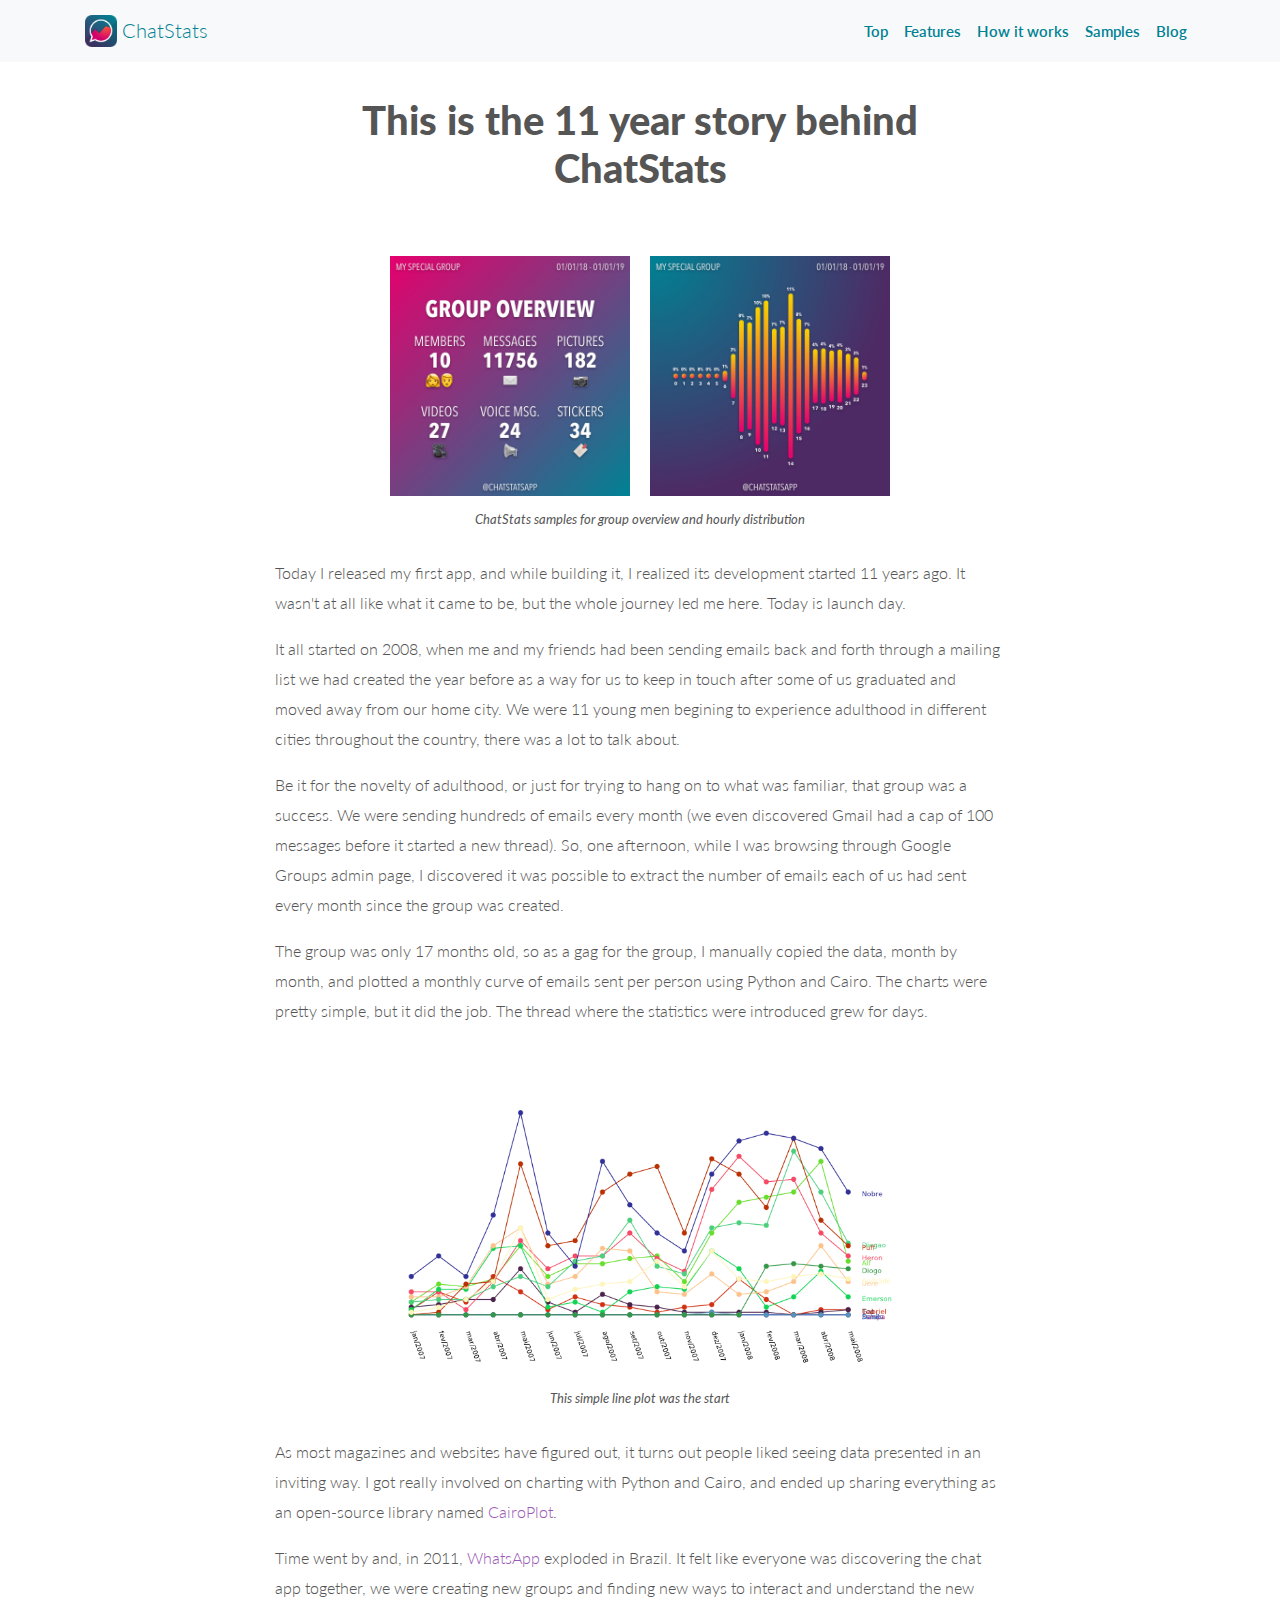
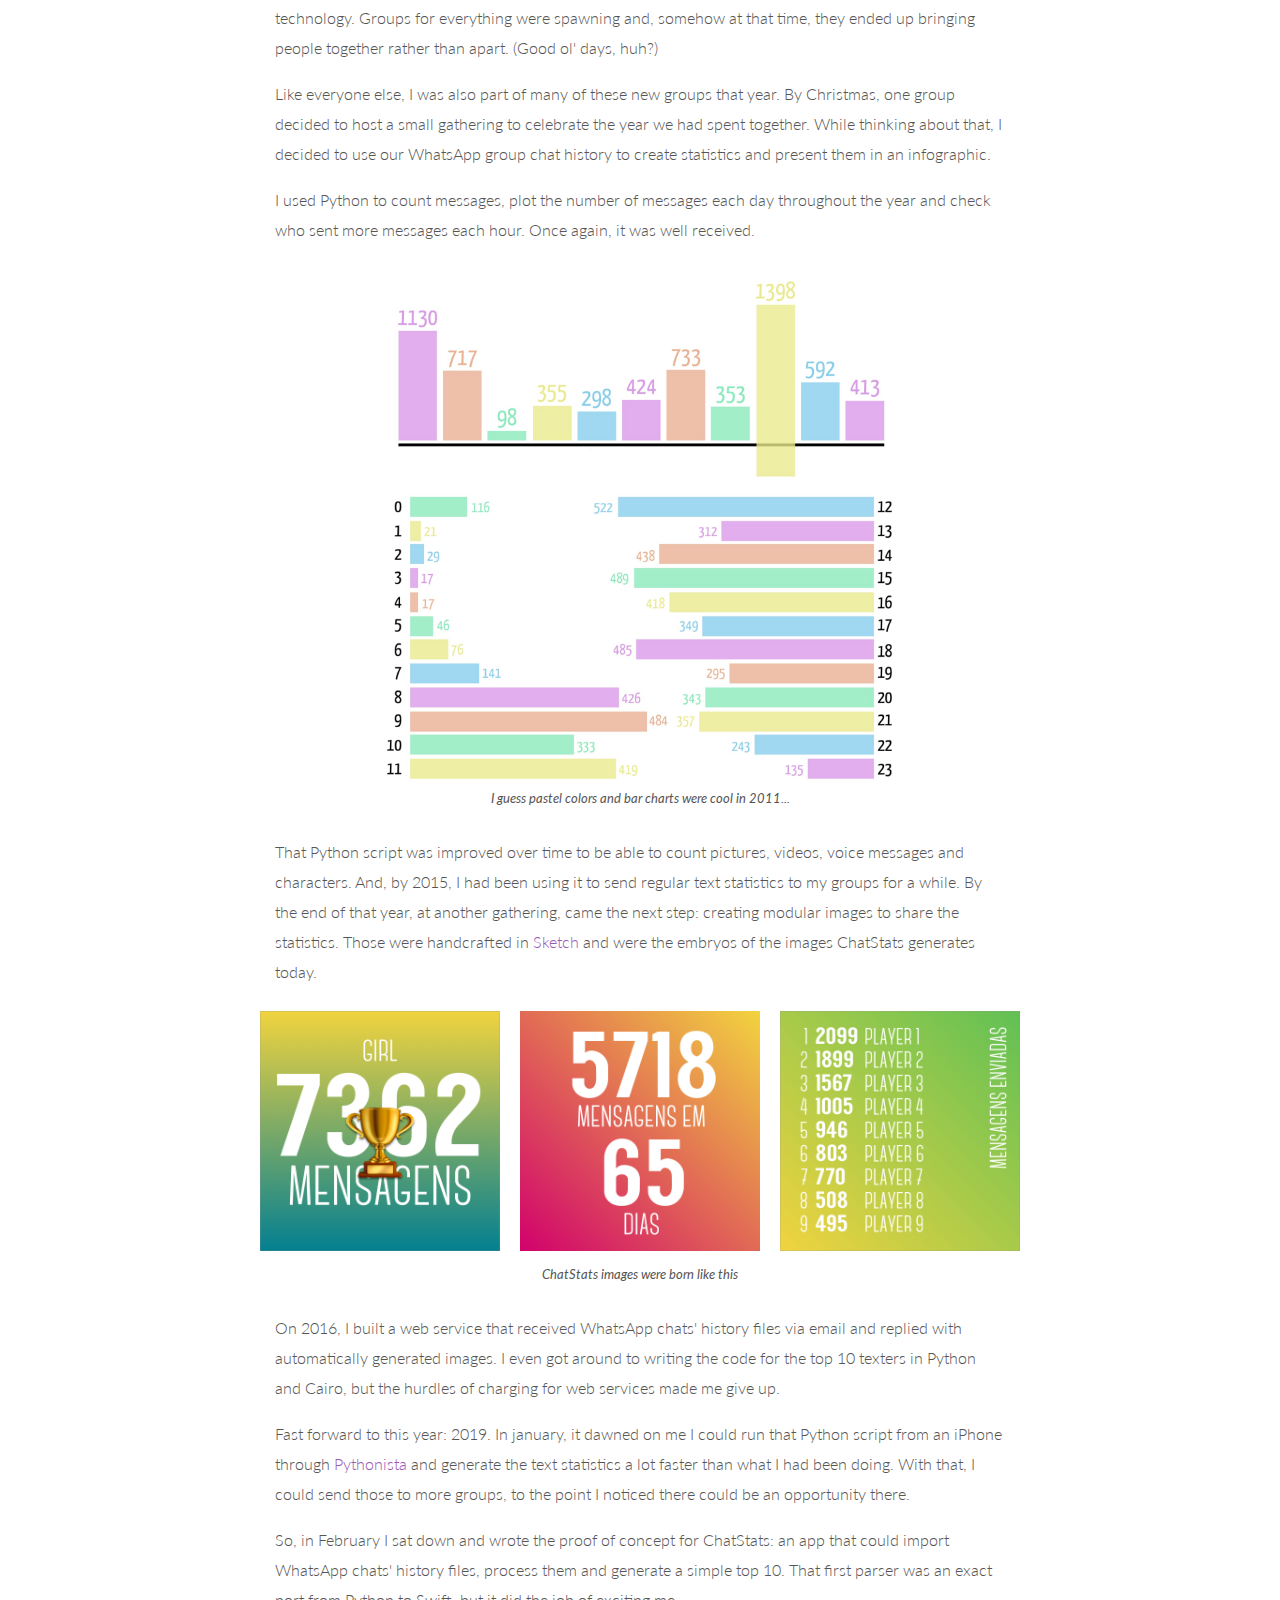
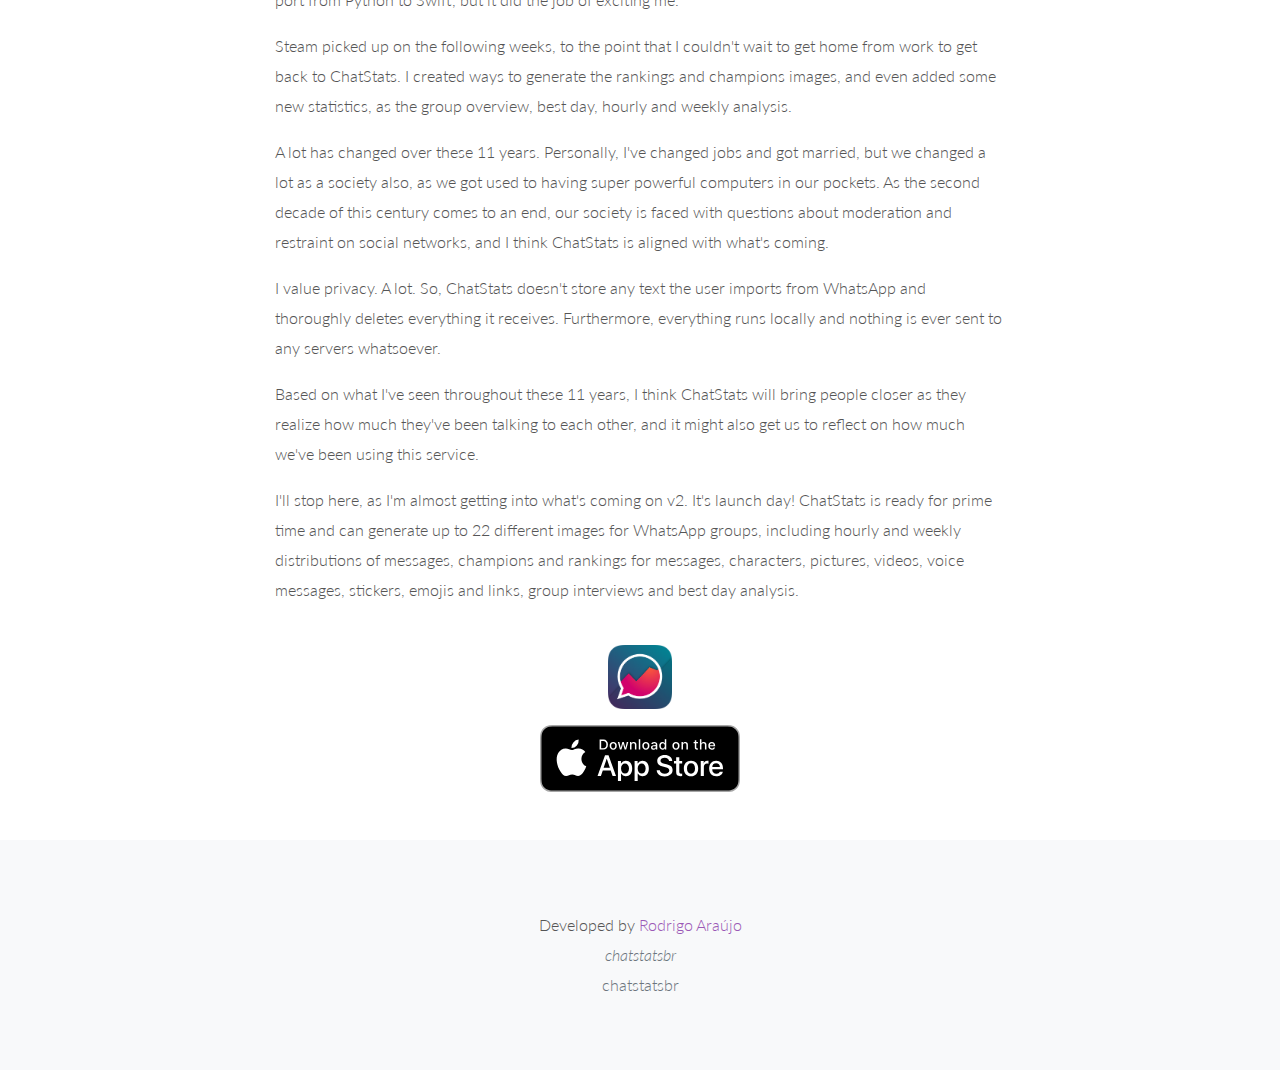
==== commit ffe62253: "Updating blog post" ====
--- a/blog-en.html
+++ b/blog-en.html
@@ -94,9 +94,9 @@
                         
                         <p class="text-left">As most magazines and websites have figured out, it turns out people liked seeing data presented in an inviting way. I got really involved on charting with Python and Cairo, and ended up sharing everything as an open-source library named <a href="https://github.com/rodrigoaraujo01/cairoplot">CairoPlot</a>.</p>
 
-                        <p class="text-left">Time went by and, in 2011, <a href="https://www.whatsapp.com">WhatsApp</a> exploded in Brazil. It felt like everyone was discovering the chat app together, we were creating new groups and finding new ways to interact and understand the new technology. Groups for everything were spawning and, somehow at that time, they ended bringing people together rather than apart. (Good ol' days, huh?)</p>
+                        <p class="text-left">Time went by and, in 2011, <a href="https://www.whatsapp.com">WhatsApp</a> exploded in Brazil. It felt like everyone was discovering the chat app together, we were creating new groups and finding new ways to interact and understand the new technology. Groups for everything were spawning and, somehow at that time, they ended up bringing people together rather than apart. (Good ol' days, huh?)</p>
 
-                        <p class="text-left">As everyone, I was also part of many of these new groups that year. By Christmas, one group decided to host a small gathering to celebrate the year we had spent together. While thinking about that, I decided to use our WhatsApp group chat history to create statistics and present them in an infographic.</p>
+                        <p class="text-left">Like everyone else, I was also part of many of these new groups that year. By Christmas, one group decided to host a small gathering to celebrate the year we had spent together. While thinking about that, I decided to use our WhatsApp group chat history to create statistics and present them in an infographic.</p>
                         
                         <p class="text-left">I used Python to count messages, plot the number of messages each day throughout the year and check who sent more messages each hour. Once again, it was well received.</p>
 
@@ -131,9 +131,13 @@
 
                         <p class="text-left">Steam picked up on the following weeks, to the point that I couldn't wait to get home from work to get back to ChatStats. I created ways to generate the rankings and champions images, and even added some new statistics, as the group overview, best day, hourly and weekly analysis.</p>
 
-                        <p class="text-left">All of that led to today, May 27, launch day! ChatStats is ready for prime time and can generate up to 22 different images for WhatsApp groups, including hourly and weekly distributions of messages, champions and rankings for messages, characters, pictures, videos, voice messages, stickers, emojis and links, group interviews and best day analysis.</p>
+                        <p class="text-left">A lot has changed over these 11 years. Personally, I've changed jobs and got married, but we changed a lot as a society also, as we got used to having super powerful computers in our pockets. As the second decade of this century comes to an end, our society is faced with questions about moderation and restraint on social networks, and I think ChatStats is aligned with what's coming.</p>
 
-                        <p class="text-left">I've already got lots of ideas for new statistics and new features for the app, but first, let's get this one on the hands of the people! <a href="https://itunes.apple.com/br/app/chatstats/id1460322574?l=en&mt=8">Go get it</a>!</p>
+                        <p class="text-left">I value privacy. A lot. So, ChatStats doesn't store any text the user imports from WhatsApp and thoroughly deletes everything it receives. Furthermore, everything runs locally and nothing is ever sent to any servers whatsoever.</p>
+
+                        <p class="text-left">Based on what I've seen throughout these 11 years, I think ChatStats will bring people closer as they realize how much they've been talking to each other, and it might also get us to reflect on how much we've been using this service.</p>
+
+                        <p class="text-left">I'll stop here, as I'm almost getting into what's coming on v2. It's launch day! ChatStats is ready for prime time and can generate up to 22 different images for WhatsApp groups, including hourly and weekly distributions of messages, champions and rankings for messages, characters, pictures, videos, voice messages, stickers, emojis and links, group interviews and best day analysis.</p>
 
                         <p><img src="assets/img/blog/7_icon.png" class="img-fluid rounded mt-4" width="64" alt=""></p>
 
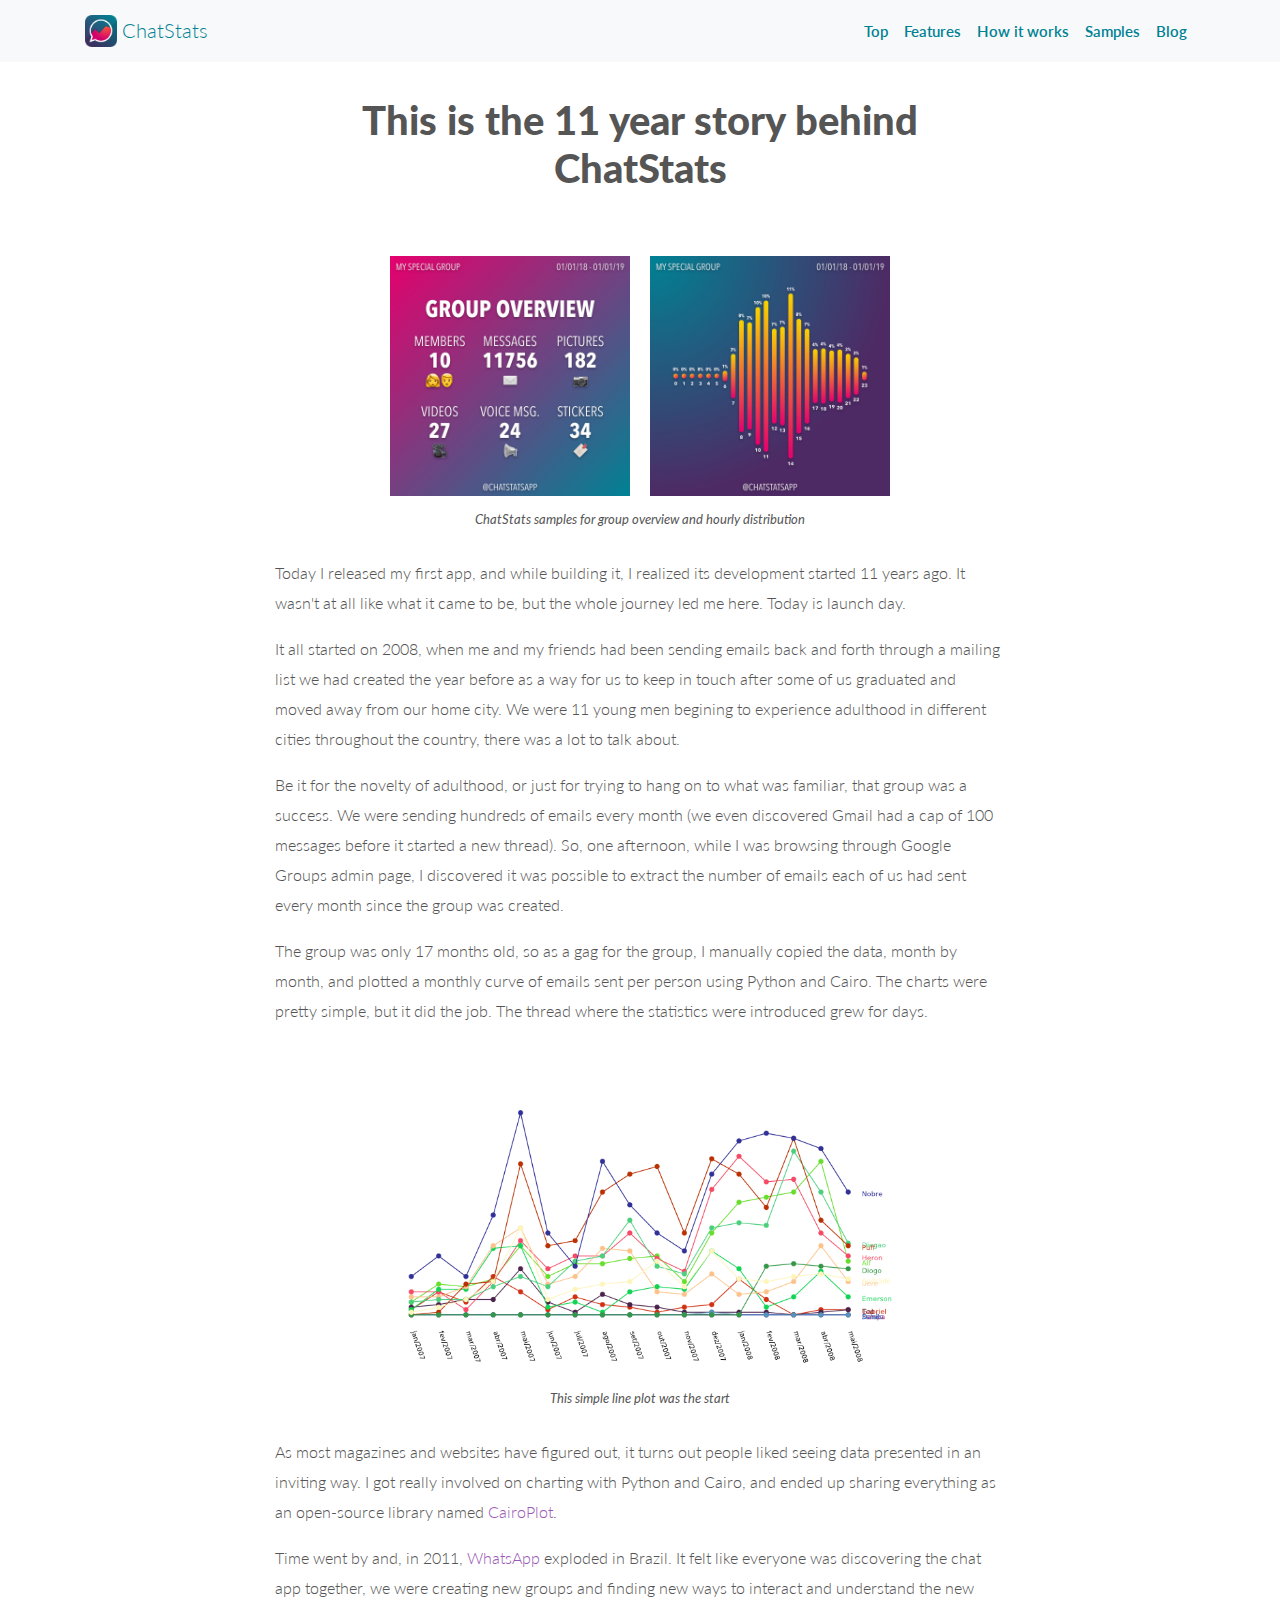
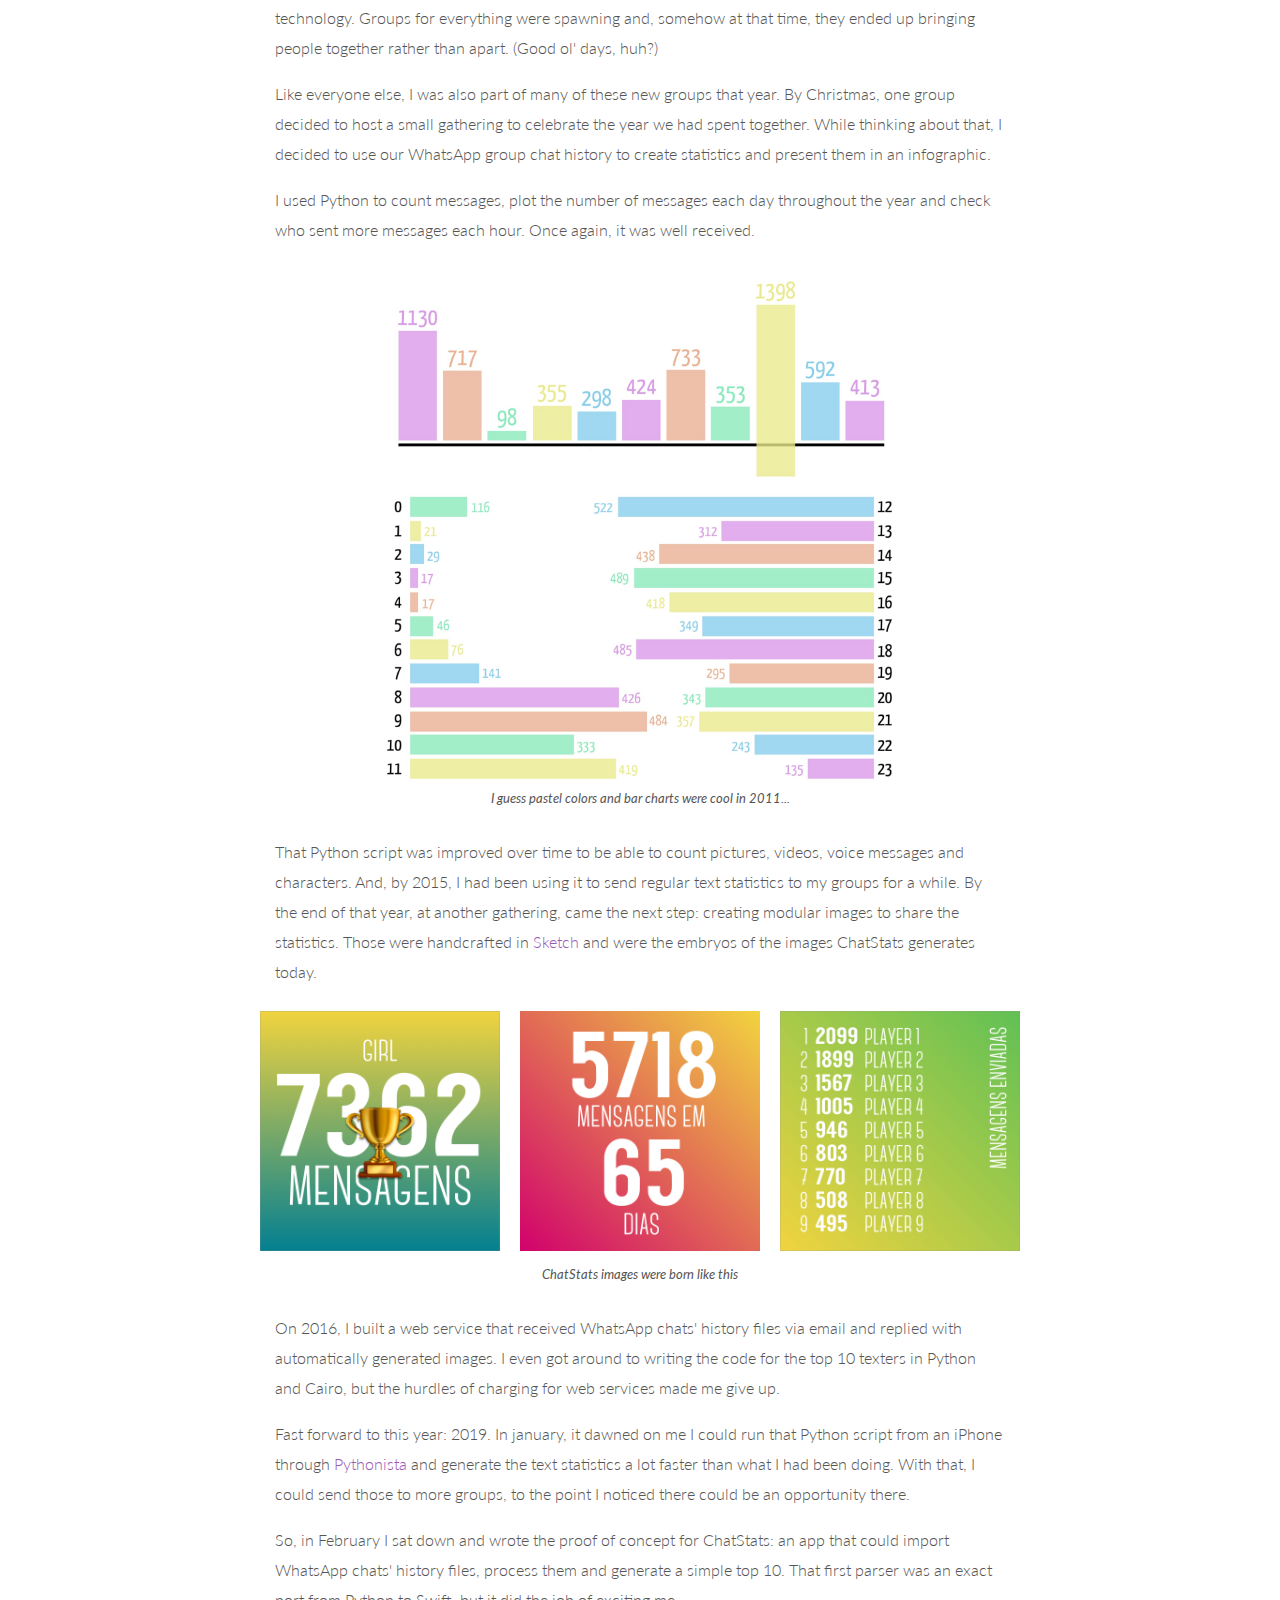
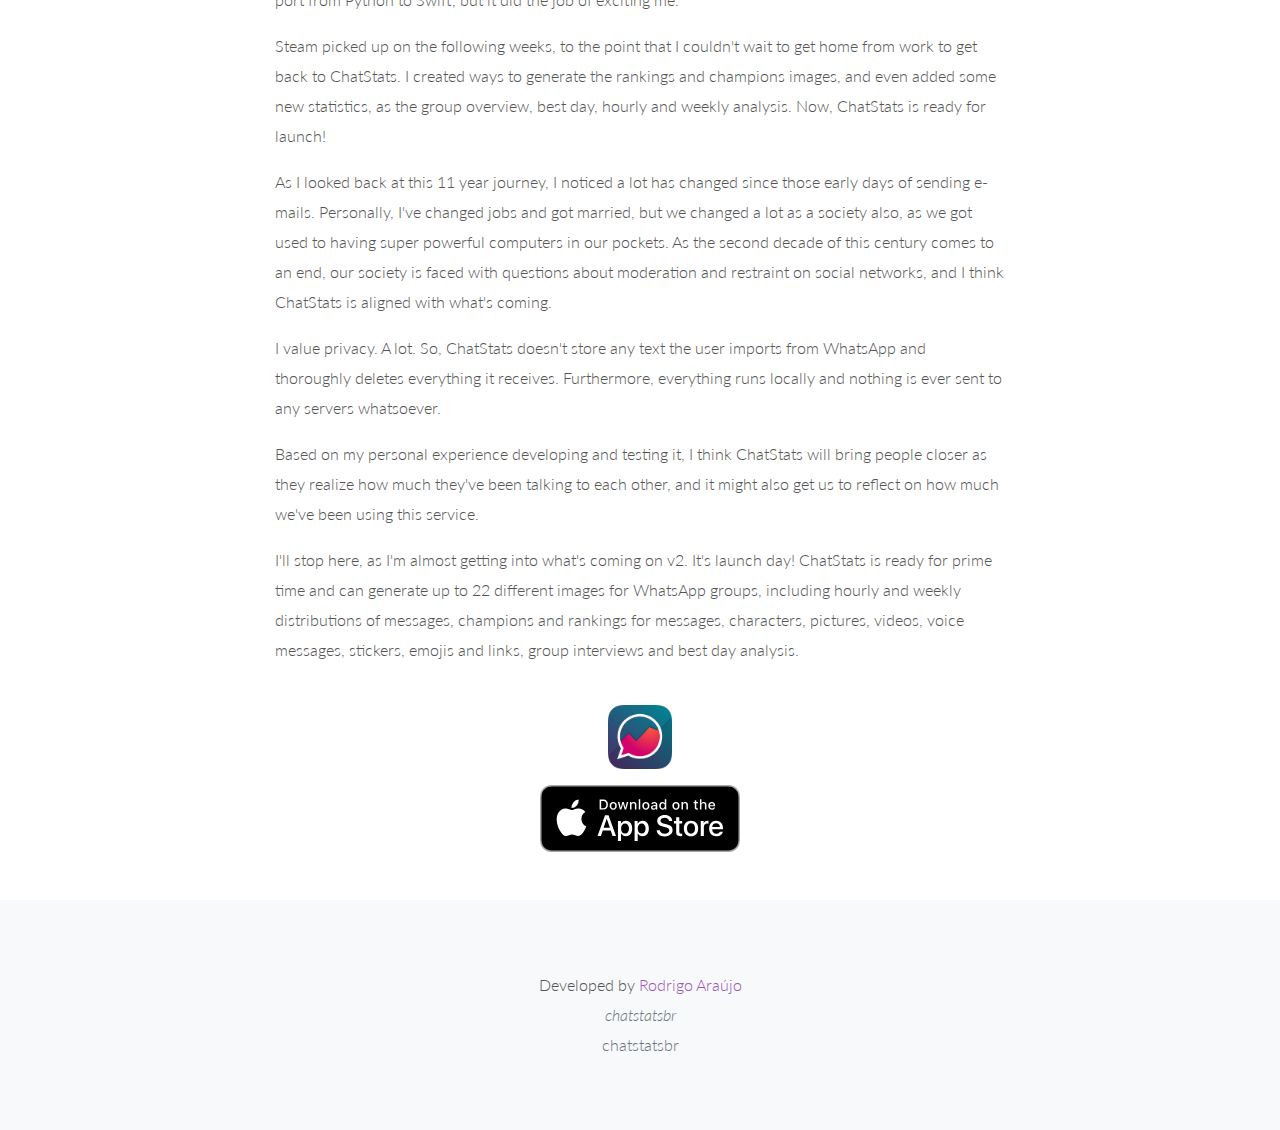
==== commit de007141: "Final touches on the conclusion" ====
--- a/blog-en.html
+++ b/blog-en.html
@@ -129,13 +129,13 @@
                         
                         <p class="text-left">So, in February I sat down and wrote the proof of concept for ChatStats: an app that could import WhatsApp chats' history files, process them and generate a simple top 10. That first parser was an exact port from Python to Swift, but it did the job of exciting me.</p>
 
-                        <p class="text-left">Steam picked up on the following weeks, to the point that I couldn't wait to get home from work to get back to ChatStats. I created ways to generate the rankings and champions images, and even added some new statistics, as the group overview, best day, hourly and weekly analysis.</p>
+                        <p class="text-left">Steam picked up on the following weeks, to the point that I couldn't wait to get home from work to get back to ChatStats. I created ways to generate the rankings and champions images, and even added some new statistics, as the group overview, best day, hourly and weekly analysis. Now, ChatStats is ready for launch!</p>
 
-                        <p class="text-left">A lot has changed over these 11 years. Personally, I've changed jobs and got married, but we changed a lot as a society also, as we got used to having super powerful computers in our pockets. As the second decade of this century comes to an end, our society is faced with questions about moderation and restraint on social networks, and I think ChatStats is aligned with what's coming.</p>
+                        <p class="text-left">As I looked back at this 11 year journey, I noticed a lot has changed since those early days of sending e-mails. Personally, I've changed jobs and got married, but we changed a lot as a society also, as we got used to having super powerful computers in our pockets. As the second decade of this century comes to an end, our society is faced with questions about moderation and restraint on social networks, and I think ChatStats is aligned with what's coming.</p>
 
                         <p class="text-left">I value privacy. A lot. So, ChatStats doesn't store any text the user imports from WhatsApp and thoroughly deletes everything it receives. Furthermore, everything runs locally and nothing is ever sent to any servers whatsoever.</p>
 
-                        <p class="text-left">Based on what I've seen throughout these 11 years, I think ChatStats will bring people closer as they realize how much they've been talking to each other, and it might also get us to reflect on how much we've been using this service.</p>
+                        <p class="text-left">Based on my personal experience developing and testing it, I think ChatStats will bring people closer as they realize how much they've been talking to each other, and it might also get us to reflect on how much we've been using this service.</p>
 
                         <p class="text-left">I'll stop here, as I'm almost getting into what's coming on v2. It's launch day! ChatStats is ready for prime time and can generate up to 22 different images for WhatsApp groups, including hourly and weekly distributions of messages, champions and rankings for messages, characters, pictures, videos, voice messages, stickers, emojis and links, group interviews and best day analysis.</p>
 
